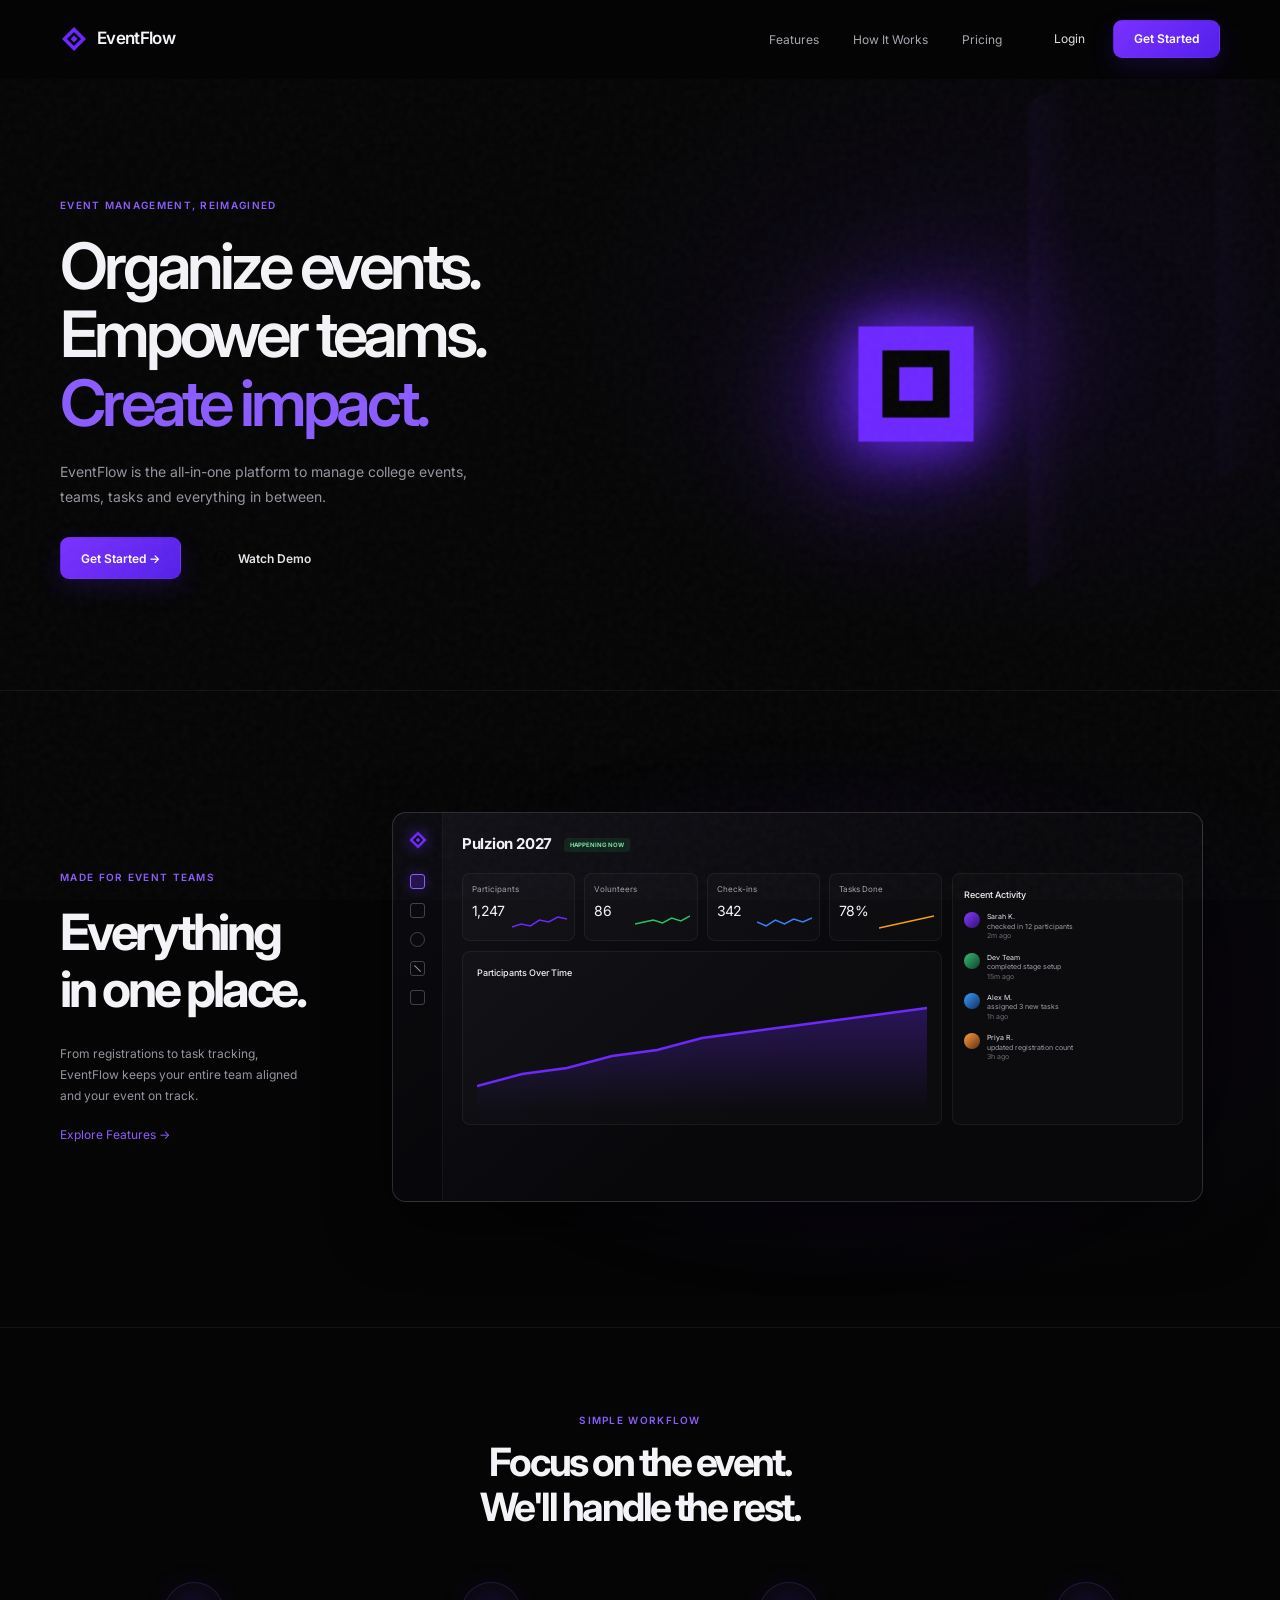
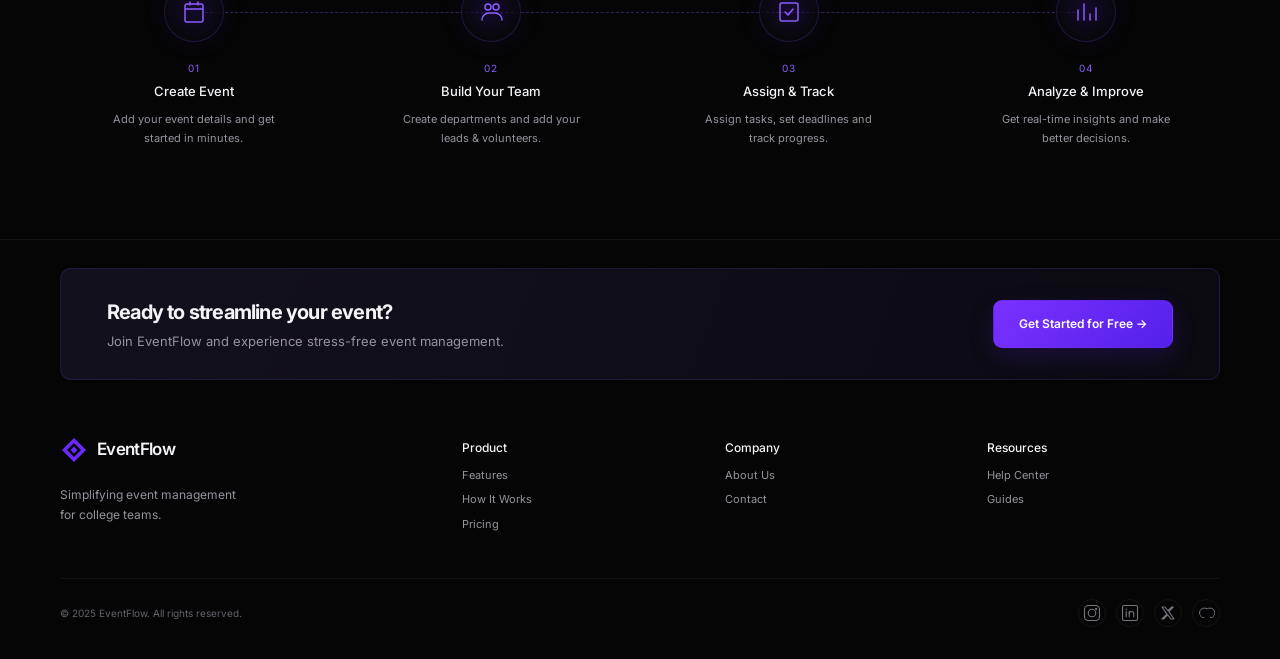
==== index.html @ bc63786e "intial frontend" ====
<!DOCTYPE html>
<html lang="en">
<head>
  <meta charset="UTF-8">
  <meta name="viewport" content="width=device-width, initial-scale=1.0">
  <meta name="description" content="EventFlow — the all-in-one platform to manage college events, teams, tasks and everything in between.">
  <title>EventFlow — Event Management, Reimagined</title>
  <link rel="preconnect" href="https://fonts.googleapis.com">
  <link rel="preconnect" href="https://fonts.gstatic.com" crossorigin>
  <link href="https://fonts.googleapis.com/css2?family=Inter:wght@400;500;600;700&display=swap" rel="stylesheet">
  <link rel="stylesheet" href="css/style.css">
</head>
<body>

  <!-- Header -->
  <header class="header" id="header">
    <div class="container header__inner">
      <a href="#" class="logo" aria-label="EventFlow home">
        <img src="assets/logo/logo.svg" alt="" class="logo__icon" width="28" height="28">
        <span class="logo__text">EventFlow</span>
      </a>

      <nav class="nav" id="nav" aria-label="Main navigation">
        <ul class="nav__list">
          <li><a href="#features" class="nav__link">Features</a></li>
          <li><a href="#how-it-works" class="nav__link">How It Works</a></li>
          <li><a href="#pricing" class="nav__link">Pricing</a></li>
        </ul>
        <div class="nav__actions">
          <a href="login.html" class="nav__link nav__link--login" id="login-link">Login</a>
          <a href="#get-started" class="btn btn--primary btn--sm">Get Started</a>
        </div>
      </nav>

      <button class="menu-toggle" id="menu-toggle" aria-label="Toggle navigation menu" aria-expanded="false">
        <img src="assets/icons/menu.svg" alt="" class="menu-toggle__icon menu-toggle__icon--open" width="24" height="24">
        <img src="assets/icons/close.svg" alt="" class="menu-toggle__icon menu-toggle__icon--close" width="24" height="24">
      </button>
    </div>
  </header>

  <main>

    <!-- Hero -->
    <section class="hero section" id="hero">
      <div class="container hero__grid">
        <div class="hero__content reveal">
          <p class="eyebrow">EVENT MANAGEMENT, REIMAGINED</p>
          <h1 class="hero__title">
            Organize events.<br>
            Empower teams.<br>
            <span class="text-purple">Create impact.</span>
          </h1>
          <p class="hero__desc">
            EventFlow is the all-in-one platform to manage college events, teams, tasks and everything in between.
          </p>
          <div class="hero__actions">
            <a href="#get-started" class="btn btn--primary">Get Started →</a>
            <a href="#demo" class="btn btn--ghost">
              <img src="assets/icons/play.svg" alt="" width="16" height="16" class="btn__icon">
              Watch Demo
            </a>
          </div>
        </div>

        <div class="hero__visual reveal reveal--delay">
          <div class="hero-mark" aria-hidden="true">
            <div class="hero-mark__halo"></div>
            <img src="assets/logo/logo.svg" alt="" class="hero-mark__logo" width="180" height="180">
          </div>
          <div class="dashboard-wrap dashboard-wrap--hero">
            <div class="dashboard-glow"></div>
            <div class="dashboard dashboard--hero" id="dashboard-hero">
              <div class="dashboard__sidebar">
                <div class="dashboard__sidebar-logo">
                  <img src="assets/logo/logo.svg" alt="" width="20" height="20">
                </div>
                <nav class="dashboard__sidebar-nav">
                  <span class="dashboard__nav-item dashboard__nav-item--active" aria-label="Dashboard"></span>
                  <span class="dashboard__nav-item" aria-label="Events"></span>
                  <span class="dashboard__nav-item" aria-label="Teams"></span>
                  <span class="dashboard__nav-item" aria-label="Tasks"></span>
                  <span class="dashboard__nav-item" aria-label="Analytics"></span>
                </nav>
              </div>
              <div class="dashboard__main">
                <div class="dashboard__header">
                  <div>
                    <h3 class="dashboard__event-name">Pulzion 2027</h3>
                    <span class="dashboard__badge dashboard__badge--live">HAPPENING NOW</span>
                  </div>
                </div>
                <div class="dashboard__stats">
                  <div class="stat-card">
                    <span class="stat-card__label">Participants</span>
                    <span class="stat-card__value">1,247</span>
                    <svg class="stat-card__sparkline" viewBox="0 0 60 20" preserveAspectRatio="none"><polyline points="0,15 10,12 20,14 30,8 40,10 50,5 60,7" fill="none" stroke="#6D28FF" stroke-width="1.5"/></svg>
                  </div>
                  <div class="stat-card">
                    <span class="stat-card__label">Volunteers</span>
                    <span class="stat-card__value">86</span>
                    <svg class="stat-card__sparkline" viewBox="0 0 60 20" preserveAspectRatio="none"><polyline points="0,12 10,10 20,8 30,11 40,6 50,9 60,4" fill="none" stroke="#22C55E" stroke-width="1.5"/></svg>
                  </div>
                  <div class="stat-card">
                    <span class="stat-card__label">Check-ins</span>
                    <span class="stat-card__value">342</span>
                    <svg class="stat-card__sparkline" viewBox="0 0 60 20" preserveAspectRatio="none"><polyline points="0,10 10,14 20,8 30,12 40,7 50,10 60,6" fill="none" stroke="#3B82F6" stroke-width="1.5"/></svg>
                  </div>
                  <div class="stat-card">
                    <span class="stat-card__label">Tasks Done</span>
                    <span class="stat-card__value">78%</span>
                    <svg class="stat-card__sparkline" viewBox="0 0 60 20" preserveAspectRatio="none"><polyline points="0,16 10,14 20,12 30,10 40,8 50,6 60,4" fill="none" stroke="#F59E0B" stroke-width="1.5"/></svg>
                  </div>
                </div>
                <div class="dashboard__chart-area">
                  <p class="dashboard__chart-title">Participants Over Time</p>
                  <svg class="dashboard__chart" viewBox="0 0 400 100" preserveAspectRatio="none">
                    <defs>
                      <linearGradient id="chartGrad" x1="0" y1="0" x2="0" y2="1">
                        <stop offset="0%" stop-color="#6D28FF" stop-opacity="0.3"/>
                        <stop offset="100%" stop-color="#6D28FF" stop-opacity="0"/>
                      </linearGradient>
                    </defs>
                    <path d="M0,80 L40,70 L80,65 L120,55 L160,50 L200,40 L240,35 L280,30 L320,25 L360,20 L400,15 L400,100 L0,100 Z" fill="url(#chartGrad)"/>
                    <polyline points="0,80 40,70 80,65 120,55 160,50 200,40 240,35 280,30 320,25 360,20 400,15" fill="none" stroke="#6D28FF" stroke-width="2"/>
                  </svg>
                </div>
              </div>
            </div>
          </div>
        </div>
      </div>
    </section>

    <!-- Features / Product Showcase -->
    <section class="features section" id="features">
      <div class="container features__grid">
        <div class="features__content reveal">
          <p class="eyebrow">MADE FOR EVENT TEAMS</p>
          <h2 class="section-title">
            Everything<br>
            in one place.
          </h2>
          <p class="features__desc">
            From registrations to task tracking, EventFlow keeps your entire team aligned and your event on track.
          </p>
          <a href="#features" class="link-arrow">Explore Features →</a>
        </div>

        <div class="features__visual reveal reveal--delay">
          <div class="dashboard-wrap">
            <div class="dashboard-glow"></div>
            <div class="dashboard dashboard--full" id="dashboard-features">
              <div class="dashboard__sidebar">
                <div class="dashboard__sidebar-logo">
                  <img src="assets/logo/logo.svg" alt="" width="20" height="20">
                </div>
                <nav class="dashboard__sidebar-nav">
                  <span class="dashboard__nav-item dashboard__nav-item--active" aria-label="Dashboard"></span>
                  <span class="dashboard__nav-item" aria-label="Events"></span>
                  <span class="dashboard__nav-item" aria-label="Teams"></span>
                  <span class="dashboard__nav-item" aria-label="Tasks"></span>
                  <span class="dashboard__nav-item" aria-label="Analytics"></span>
                </nav>
              </div>
              <div class="dashboard__main">
                <div class="dashboard__header">
                  <div>
                    <h3 class="dashboard__event-name">Pulzion 2027</h3>
                    <span class="dashboard__badge dashboard__badge--live">HAPPENING NOW</span>
                  </div>
                </div>
                <div class="dashboard__body">
                  <div class="dashboard__left">
                    <div class="dashboard__stats dashboard__stats--compact">
                      <div class="stat-card stat-card--sm">
                        <span class="stat-card__label">Participants</span>
                        <span class="stat-card__value">1,247</span>
                        <svg class="stat-card__sparkline" viewBox="0 0 60 20" preserveAspectRatio="none"><polyline points="0,15 10,12 20,14 30,8 40,10 50,5 60,7" fill="none" stroke="#6D28FF" stroke-width="1.5"/></svg>
                      </div>
                      <div class="stat-card stat-card--sm">
                        <span class="stat-card__label">Volunteers</span>
                        <span class="stat-card__value">86</span>
                        <svg class="stat-card__sparkline" viewBox="0 0 60 20" preserveAspectRatio="none"><polyline points="0,12 10,10 20,8 30,11 40,6 50,9 60,4" fill="none" stroke="#22C55E" stroke-width="1.5"/></svg>
                      </div>
                      <div class="stat-card stat-card--sm">
                        <span class="stat-card__label">Check-ins</span>
                        <span class="stat-card__value">342</span>
                        <svg class="stat-card__sparkline" viewBox="0 0 60 20" preserveAspectRatio="none"><polyline points="0,10 10,14 20,8 30,12 40,7 50,10 60,6" fill="none" stroke="#3B82F6" stroke-width="1.5"/></svg>
                      </div>
                      <div class="stat-card stat-card--sm">
                        <span class="stat-card__label">Tasks Done</span>
                        <span class="stat-card__value">78%</span>
                        <svg class="stat-card__sparkline" viewBox="0 0 60 20" preserveAspectRatio="none"><polyline points="0,16 10,14 20,12 30,10 40,8 50,6 60,4" fill="none" stroke="#F59E0B" stroke-width="1.5"/></svg>
                      </div>
                    </div>
                    <div class="dashboard__chart-area">
                      <p class="dashboard__chart-title">Participants Over Time</p>
                      <svg class="dashboard__chart" viewBox="0 0 400 100" preserveAspectRatio="none">
                        <defs>
                          <linearGradient id="chartGrad2" x1="0" y1="0" x2="0" y2="1">
                            <stop offset="0%" stop-color="#6D28FF" stop-opacity="0.3"/>
                            <stop offset="100%" stop-color="#6D28FF" stop-opacity="0"/>
                          </linearGradient>
                        </defs>
                        <path d="M0,80 L40,70 L80,65 L120,55 L160,50 L200,40 L240,35 L280,30 L320,25 L360,20 L400,15 L400,100 L0,100 Z" fill="url(#chartGrad2)"/>
                        <polyline points="0,80 40,70 80,65 120,55 160,50 200,40 240,35 280,30 320,25 360,20 400,15" fill="none" stroke="#6D28FF" stroke-width="2"/>
                      </svg>
                    </div>
                  </div>
                  <div class="dashboard__activity">
                    <p class="dashboard__activity-title">Recent Activity</p>
                    <ul class="activity-feed">
                      <li class="activity-feed__item">
                        <span class="activity-feed__avatar"></span>
                        <div class="activity-feed__text">
                          <span class="activity-feed__name">Sarah K.</span> checked in 12 participants
                          <span class="activity-feed__time">2m ago</span>
                        </div>
                      </li>
                      <li class="activity-feed__item">
                        <span class="activity-feed__avatar activity-feed__avatar--green"></span>
                        <div class="activity-feed__text">
                          <span class="activity-feed__name">Dev Team</span> completed stage setup
                          <span class="activity-feed__time">15m ago</span>
                        </div>
                      </li>
                      <li class="activity-feed__item">
                        <span class="activity-feed__avatar activity-feed__avatar--blue"></span>
                        <div class="activity-feed__text">
                          <span class="activity-feed__name">Alex M.</span> assigned 3 new tasks
                          <span class="activity-feed__time">1h ago</span>
                        </div>
                      </li>
                      <li class="activity-feed__item">
                        <span class="activity-feed__avatar activity-feed__avatar--orange"></span>
                        <div class="activity-feed__text">
                          <span class="activity-feed__name">Priya R.</span> updated registration count
                          <span class="activity-feed__time">3h ago</span>
                        </div>
                      </li>
                    </ul>
                  </div>
                </div>
              </div>
            </div>
          </div>
        </div>
      </div>
    </section>

    <!-- How It Works -->
    <section class="workflow section" id="how-it-works">
      <div class="container">
        <div class="workflow__header reveal">
          <p class="eyebrow eyebrow--center">SIMPLE WORKFLOW</p>
          <h2 class="section-title section-title--center">
            Focus on the event.<br>
            We'll handle the rest.
          </h2>
        </div>

        <div class="workflow__steps reveal reveal--delay">
          <div class="workflow__connector" aria-hidden="true"></div>

          <div class="workflow__step">
            <div class="workflow__icon">
              <svg width="24" height="24" viewBox="0 0 24 24" fill="none" aria-hidden="true">
                <rect x="3" y="4" width="18" height="18" rx="2" stroke="currentColor" stroke-width="1.5"/>
                <path d="M3 9H21" stroke="currentColor" stroke-width="1.5"/>
                <path d="M8 2V5" stroke="currentColor" stroke-width="1.5" stroke-linecap="round"/>
                <path d="M16 2V5" stroke="currentColor" stroke-width="1.5" stroke-linecap="round"/>
              </svg>
            </div>
            <span class="workflow__number">01</span>
            <h3 class="workflow__title">Create Event</h3>
            <p class="workflow__desc">Add your event details and get started in minutes.</p>
          </div>

          <div class="workflow__step">
            <div class="workflow__icon">
              <svg width="24" height="24" viewBox="0 0 24 24" fill="none" aria-hidden="true">
                <circle cx="9" cy="7" r="3" stroke="currentColor" stroke-width="1.5"/>
                <circle cx="17" cy="7" r="3" stroke="currentColor" stroke-width="1.5"/>
                <path d="M3 20C3 16.134 6.13401 13 10 13H16C19.866 13 23 16.134 23 20" stroke="currentColor" stroke-width="1.5" stroke-linecap="round"/>
              </svg>
            </div>
            <span class="workflow__number">02</span>
            <h3 class="workflow__title">Build Your Team</h3>
            <p class="workflow__desc">Create departments and add your leads &amp; volunteers.</p>
          </div>

          <div class="workflow__step">
            <div class="workflow__icon">
              <svg width="24" height="24" viewBox="0 0 24 24" fill="none" aria-hidden="true">
                <rect x="3" y="3" width="18" height="18" rx="2" stroke="currentColor" stroke-width="1.5"/>
                <path d="M8 12L11 15L16 9" stroke="currentColor" stroke-width="1.5" stroke-linecap="round" stroke-linejoin="round"/>
              </svg>
            </div>
            <span class="workflow__number">03</span>
            <h3 class="workflow__title">Assign &amp; Track</h3>
            <p class="workflow__desc">Assign tasks, set deadlines and track progress.</p>
          </div>

          <div class="workflow__step">
            <div class="workflow__icon">
              <svg width="24" height="24" viewBox="0 0 24 24" fill="none" aria-hidden="true">
                <path d="M4 20V10" stroke="currentColor" stroke-width="1.5" stroke-linecap="round"/>
                <path d="M10 20V4" stroke="currentColor" stroke-width="1.5" stroke-linecap="round"/>
                <path d="M16 20V14" stroke="currentColor" stroke-width="1.5" stroke-linecap="round"/>
                <path d="M22 20V8" stroke="currentColor" stroke-width="1.5" stroke-linecap="round"/>
              </svg>
            </div>
            <span class="workflow__number">04</span>
            <h3 class="workflow__title">Analyze &amp; Improve</h3>
            <p class="workflow__desc">Get real-time insights and make better decisions.</p>
          </div>
        </div>
      </div>
    </section>

    <!-- Pricing anchor (minimal, for nav link) -->
    <div id="pricing" class="pricing-anchor"></div>

    <!-- CTA -->
    <section class="cta section" id="get-started">
      <div class="container reveal">
        <div class="cta__inner">
          <div class="cta__content">
            <h2 class="cta__title">Ready to streamline your event?</h2>
            <p class="cta__desc">Join EventFlow and experience stress-free event management.</p>
          </div>
          <a href="#get-started" class="btn btn--primary btn--lg" id="cta-button">Get Started for Free →</a>
        </div>
      </div>
    </section>

  </main>

  <!-- Footer -->
  <footer class="footer">
    <div class="container">
      <div class="footer__grid">
        <div class="footer__brand">
          <a href="#" class="logo">
            <img src="assets/logo/logo.svg" alt="" class="logo__icon" width="28" height="28">
            <span class="logo__text">EventFlow</span>
          </a>
          <p class="footer__tagline">Simplifying event management for college teams.</p>
        </div>

        <div class="footer__col">
          <h4 class="footer__heading">Product</h4>
          <ul class="footer__links">
            <li><a href="#features">Features</a></li>
            <li><a href="#how-it-works">How It Works</a></li>
            <li><a href="#pricing">Pricing</a></li>
          </ul>
        </div>

        <div class="footer__col">
          <h4 class="footer__heading">Company</h4>
          <ul class="footer__links">
            <li><a href="#about">About Us</a></li>
            <li><a href="#contact">Contact</a></li>
          </ul>
        </div>

        <div class="footer__col">
          <h4 class="footer__heading">Resources</h4>
          <ul class="footer__links">
            <li><a href="#help">Help Center</a></li>
            <li><a href="#guides">Guides</a></li>
          </ul>
        </div>
      </div>

      <div class="footer__bottom">
        <p class="footer__copyright">&copy; 2025 EventFlow. All rights reserved.</p>
        <div class="footer__social">
          <a href="#" class="footer__social-link" aria-label="Instagram">
            <svg width="18" height="18" viewBox="0 0 24 24" fill="none" aria-hidden="true">
              <rect x="2" y="2" width="20" height="20" rx="5" stroke="currentColor" stroke-width="1.5"/>
              <circle cx="12" cy="12" r="5" stroke="currentColor" stroke-width="1.5"/>
              <circle cx="17.5" cy="6.5" r="1.5" fill="currentColor"/>
            </svg>
          </a>
          <a href="#" class="footer__social-link" aria-label="LinkedIn">
            <svg width="18" height="18" viewBox="0 0 24 24" fill="none" aria-hidden="true">
              <rect x="2" y="2" width="20" height="20" rx="2" stroke="currentColor" stroke-width="1.5"/>
              <path d="M7 10V17" stroke="currentColor" stroke-width="1.5" stroke-linecap="round"/>
              <path d="M7 7V7.01" stroke="currentColor" stroke-width="2" stroke-linecap="round"/>
              <path d="M11 10V17" stroke="currentColor" stroke-width="1.5" stroke-linecap="round"/>
              <path d="M11 13C11 11.3431 12.3431 10 14 10C15.6569 10 17 11.3431 17 13V17" stroke="currentColor" stroke-width="1.5" stroke-linecap="round"/>
            </svg>
          </a>
          <a href="#" class="footer__social-link" aria-label="Twitter">
            <svg width="18" height="18" viewBox="0 0 24 24" fill="none" aria-hidden="true">
              <path d="M4 4L10.5 13.5L4 20H6L11.5 14.5L16 20H20L13 10L19 4H17L12 9L8 4H4Z" stroke="currentColor" stroke-width="1.5" stroke-linejoin="round"/>
            </svg>
          </a>
          <a href="#" class="footer__social-link" aria-label="GitHub">
            <svg width="18" height="18" viewBox="0 0 24 24" fill="none" aria-hidden="true">
              <path d="M9 19C4 20.5 4 16.5 4 16.5C4 16.5 2 15 2 12C2 7 5.5 4.5 9.5 4.5C11.5 4.5 13 5 14 5.5C15 5 16.5 4.5 18.5 4.5C22.5 4.5 26 7 26 12C26 15 24 16.5 24 16.5C24 16.5 24 20.5 19 19" stroke="currentColor" stroke-width="1.5" stroke-linecap="round" transform="scale(0.85) translate(2,2)"/>
            </svg>
          </a>
        </div>
      </div>
    </div>
  </footer>

  <script src="js/script.js"></script>
</body>
</html>
---- css/style.css ----
@import url('https://fonts.googleapis.com/css2?family=Inter:wght@400;500;600;700&display=swap');

:root {
  --bg: #050505;
  --surface: #09090d;
  --surface-2: #0d0d13;
  --line: rgba(255, 255, 255, 0.09);
  --line-soft: rgba(255, 255, 255, 0.055);
  --text: #f4f3f7;
  --muted: #96939e;
  --purple: #6d28ff;
  --purple-bright: #8b5cff;
  --max: 1220px;
}

* { box-sizing: border-box; }
html { scroll-behavior: smooth; overflow-x: hidden; }
body {
  margin: 0;
  background: var(--bg);
  color: var(--text);
  font-family: Inter, system-ui, -apple-system, BlinkMacSystemFont, "Segoe UI", sans-serif;
  font-size: 14px;
  line-height: 1.6;
  overflow-x: hidden;
}
body::before {
  content: "";
  position: fixed;
  inset: 0;
  pointer-events: none;
  opacity: .16;
  background-image: url("data:image/svg+xml,%3Csvg viewBox='0 0 160 160' xmlns='http://www.w3.org/2000/svg'%3E%3Cfilter id='n'%3E%3CfeTurbulence type='fractalNoise' baseFrequency='.85' numOctaves='3' stitchTiles='stitch'/%3E%3C/filter%3E%3Crect width='100%25' height='100%25' filter='url(%23n)' opacity='.22'/%3E%3C/svg%3E");
  z-index: 10;
}
a { color: inherit; text-decoration: none; }
button { font: inherit; }
.container { width: min(calc(100% - 120px), var(--max)); margin: 0 auto; }
.section { border-bottom: 1px solid rgba(255, 255, 255, .06); }

.header { position: fixed; inset: 0 0 auto; z-index: 20; background: rgba(5,5,5,.78); backdrop-filter: blur(18px); border-bottom: 1px solid transparent; transition: border-color .25s; }
.header.is-scrolled { border-color: var(--line-soft); }
.header__inner { min-height: 78px; display: flex; align-items: center; justify-content: space-between; }
.logo { display: inline-flex; align-items: center; gap: 9px; font-size: 17px; font-weight: 600; letter-spacing: -.04em; }
.logo__icon { width: 28px; height: 28px; }
.nav, .nav__list, .nav__actions { display: flex; align-items: center; }
.nav { gap: 52px; }
.nav__list { gap: 34px; list-style: none; margin: 0; padding: 0; }
.nav__actions { gap: 28px; }
.nav__link { color: #aaa7b0; font-size: 12px; transition: color .2s; }
.nav__link:hover { color: white; }
.nav__link--login { color: #e0dfe4; }
.menu-toggle { display: none; border: 0; padding: 6px; color: white; background: transparent; cursor: pointer; }
.menu-toggle__icon--close { display: none; }

.btn { display: inline-flex; align-items: center; justify-content: center; gap: 9px; min-height: 42px; padding: 0 20px; border: 1px solid transparent; border-radius: 9px; color: white; font-size: 12px; font-weight: 600; white-space: nowrap; transition: transform .2s, background .2s, box-shadow .2s; }
.btn:hover { transform: translateY(-2px); }
.btn--primary { background: linear-gradient(135deg, #7a31ff, #5420ea); box-shadow: 0 9px 25px rgba(86, 32, 238, .18); }
.btn--primary:hover { background: linear-gradient(135deg, #8a48ff, #6332f4); box-shadow: 0 12px 30px rgba(86, 32, 238, .32); }
.btn--sm { min-height: 38px; padding: 0 20px; }
.btn--lg { min-height: 48px; padding: 0 25px; }
.btn--ghost { padding-left: 7px; color: #e6e4eb; }
.btn__icon { color: white; }

.hero { min-height: 690px; padding-top: 78px; position: relative; background: radial-gradient(ellipse 55% 70% at 80% 48%, rgba(48, 16, 114, .16), transparent 67%); }
.hero::after { content: ""; position: absolute; width: 700px; height: 420px; right: -160px; top: 100px; opacity: .28; transform: rotate(-30deg); background: linear-gradient(120deg, transparent 42%, rgba(83,34,176,.27) 43%, transparent 48%, transparent 65%, rgba(61,23,128,.22) 66%, transparent 71%); pointer-events: none; }
.hero__grid { min-height: 612px; display: grid; grid-template-columns: .92fr 1.08fr; align-items: center; gap: 35px; }
.hero__content { position: relative; z-index: 1; padding-top: 8px; }
.eyebrow { margin: 0 0 19px; color: var(--purple-bright); font-size: 10px; font-weight: 600; letter-spacing: .13em; }
.hero__title { max-width: 550px; margin: 0; font-size: clamp(42px, 5vw, 68px); line-height: 1.07; letter-spacing: -.065em; font-weight: 600; }
.text-purple { color: var(--purple-bright); }
.hero__desc { max-width: 430px; margin: 23px 0 28px; color: var(--muted); font-size: 14px; line-height: 1.75; }
.hero__actions { display: flex; align-items: center; gap: 24px; }
.hero__visual { min-width: 0; position: relative; }
.hero-mark { min-height: 410px; display: grid; place-items: center; position: relative; }
.hero-mark__halo { position: absolute; width: 260px; height: 180px; border-radius: 50%; background: rgba(109,40,255,.32); filter: blur(56px); transform: rotate(-24deg); }
.hero-mark__logo { position: relative; width: 190px; height: 190px; filter: drop-shadow(0 0 26px rgba(109,40,255,.85)) drop-shadow(0 20px 30px rgba(56,18,156,.55)); transform: rotate(45deg); }
.dashboard-wrap--hero { display: none; }

.dashboard-wrap { position: relative; padding: 17px; }
.dashboard-glow { position: absolute; width: 62%; height: 55%; left: 22%; top: 24%; background: rgba(104,39,255,.3); filter: blur(78px); border-radius: 50%; }
.dashboard { position: relative; display: flex; min-height: 340px; overflow: hidden; border: 1px solid rgba(255,255,255,.14); border-radius: 14px; background: linear-gradient(140deg, #111117, #08080b 55%); box-shadow: 0 22px 60px rgba(0,0,0,.55); }
.dashboard__sidebar { width: 50px; flex: 0 0 50px; padding-top: 17px; border-right: 1px solid var(--line-soft); background: rgba(3,3,5,.42); }
.dashboard__sidebar-logo { display: flex; justify-content: center; margin-bottom: 24px; filter: drop-shadow(0 0 7px rgba(109,40,255,.65)); }
.dashboard__sidebar-nav { display: grid; gap: 14px; justify-items: center; }
.dashboard__nav-item { width: 15px; height: 15px; border: 1px solid #6a6770; border-radius: 3px; opacity: .6; position: relative; }
.dashboard__nav-item:nth-child(3) { border-radius: 50%; }
.dashboard__nav-item:nth-child(4)::after { content:""; position:absolute; left:2px; right:2px; top:6px; border-top: 1px solid currentColor; transform: rotate(45deg); }
.dashboard__nav-item--active { color: white; opacity: 1; border-color: var(--purple-bright); background: rgba(109,40,255,.25); box-shadow: 0 0 13px rgba(109,40,255,.35); }
.dashboard__main { min-width: 0; flex: 1; padding: 19px; }
.dashboard__header { display: flex; justify-content: space-between; margin-bottom: 17px; }
.dashboard__event-name { display: inline-block; margin: 0 8px 0 0; font-size: 15px; letter-spacing: -.03em; }
.dashboard__badge { display: inline-block; padding: 2px 6px; border-radius: 4px; font-size: 6px; font-weight: 700; vertical-align: middle; }
.dashboard__badge--live { color: #79df9f; background: rgba(39,185,91,.12); }
.dashboard__stats { display: grid; grid-template-columns: repeat(4, 1fr); gap: 9px; }
.stat-card, .dashboard__chart-area, .dashboard__activity { border: 1px solid var(--line-soft); border-radius: 8px; background: rgba(255,255,255,.018); }
.stat-card { min-height: 83px; position: relative; padding: 11px; }
.stat-card__label { display: block; color: #a6a2ac; font-size: 8px; }
.stat-card__value { display: block; margin-top: 4px; font-size: 18px; letter-spacing: -.05em; }
.stat-card__sparkline { width: 55px; height: 20px; position: absolute; right: 7px; bottom: 8px; }
.dashboard__chart-area { flex: 1; padding: 14px; }
.dashboard__chart-title, .dashboard__activity-title { margin: 0 0 10px; font-size: 9px; font-weight: 500; }
.dashboard__chart { width: 100%; height: 120px; display: block; }
.dashboard__body { display: flex; gap: 10px; margin-top: 11px; }
.dashboard__left { min-width: 0; flex: 1; }
.dashboard__stats--compact { margin-bottom: 10px; }
.stat-card--sm { min-height: 68px; padding: 9px; }
.stat-card--sm .stat-card__value { font-size: 14px; }
.dashboard__activity { width: 32%; padding: 14px 11px; }
.activity-feed { display: grid; gap: 12px; margin: 0; padding: 0; list-style: none; }
.activity-feed__item { display: flex; gap: 7px; color: #9e9ba5; font-size: 7px; line-height: 1.35; }
.activity-feed__avatar { flex: 0 0 16px; width: 16px; height: 16px; border-radius: 50%; background: linear-gradient(135deg, #853dff, #301070); }
.activity-feed__avatar--green { background: linear-gradient(135deg, #35bf75, #123d2a); }
.activity-feed__avatar--blue { background: linear-gradient(135deg, #379dff, #12305b); }
.activity-feed__avatar--orange { background: linear-gradient(135deg, #ff9e40, #5d2f12); }
.activity-feed__name { display: block; color: #e7e5ea; }
.activity-feed__time { display: block; color: #6e6b74; }

.features { padding: 104px 0 108px; background: radial-gradient(ellipse 45% 65% at 80% 50%, rgba(43,14,99,.12), transparent 70%); }
.features__grid { display: grid; grid-template-columns: 270px 1fr; align-items: center; gap: 45px; }
.section-title { margin: 0; font-size: clamp(34px, 4vw, 50px); line-height: 1.15; letter-spacing: -.065em; }
.features__desc { max-width: 240px; margin: 24px 0 17px; color: var(--muted); font-size: 12px; line-height: 1.75; }
.link-arrow { color: var(--purple-bright); font-size: 12px; }
.features__visual .dashboard { min-height: 390px; }
.features__visual .dashboard-wrap { transition: transform .35s ease; }
.features__visual .dashboard { transition: border-color .35s ease, box-shadow .35s ease; }
.features__visual .dashboard-wrap:hover { transform: translateY(-8px) scale(1.012); }
.features__visual .dashboard-wrap:hover .dashboard { border-color: rgba(139,92,255,.55); box-shadow: 0 28px 70px rgba(0,0,0,.62), 0 0 38px rgba(109,40,255,.18); }

.workflow { padding: 84px 0 92px; }
.workflow__header { text-align: center; }
.eyebrow--center { margin-bottom: 12px; }
.section-title--center { font-size: clamp(28px, 3.5vw, 39px); }
.workflow__steps { display: grid; grid-template-columns: repeat(4, 1fr); gap: 30px; position: relative; margin-top: 52px; }
.workflow__connector { position: absolute; height: 1px; left: 12.5%; right: 12.5%; top: 30px; border-top: 1px dashed rgba(130,82,255,.35); }
.workflow__step { position: relative; z-index: 1; text-align: center; }
.workflow__icon { display: grid; place-items: center; width: 60px; height: 60px; margin: 0 auto 18px; border: 1px solid rgba(132,83,255,.2); border-radius: 50%; color: var(--purple-bright); background: radial-gradient(circle at 50% 45%, rgba(107,41,255,.16), rgba(9,9,14,.88) 68%); box-shadow: 0 0 25px rgba(93,40,203,.11); }
.workflow__number { display: block; margin-bottom: 5px; color: var(--purple-bright); font-size: 10px; letter-spacing: .12em; }
.workflow__title { margin: 0; font-size: 13px; font-weight: 500; }
.workflow__desc { max-width: 190px; margin: 9px auto 0; color: var(--muted); font-size: 11px; line-height: 1.65; }

.pricing-anchor { height: 1px; }
.cta { padding: 27px 0 38px; border-bottom: 0; }
.cta__inner { display: flex; align-items: center; justify-content: space-between; gap: 25px; padding: 27px 46px; border: 1px solid rgba(125,78,244,.16); border-radius: 11px; background: linear-gradient(110deg, rgba(20,17,31,.96), rgba(12,11,18,.96)); }
.cta__title { margin: 0 0 3px; font-size: 20px; letter-spacing: -.04em; }
.cta__desc { margin: 0; color: var(--muted); font-size: 13px; }
.footer { padding: 18px 0 32px; }
.footer__grid { display: grid; grid-template-columns: 1.6fr 1fr 1fr 1fr; gap: 30px; padding: 0 0 44px; }
.footer__tagline { max-width: 180px; margin: 15px 0 0; color: var(--muted); font-size: 12px; line-height: 1.7; }
.footer__heading { margin: 2px 0 10px; font-size: 12px; font-weight: 500; }
.footer__links { display: grid; gap: 7px; margin: 0; padding: 0; list-style: none; color: var(--muted); font-size: 11px; }
.footer__links a:hover { color: white; }
.footer__bottom { display: flex; justify-content: space-between; align-items: center; padding-top: 20px; border-top: 1px solid var(--line-soft); }
.footer__copyright { margin: 0; color: #66636d; font-size: 10px; }
.footer__social { display: flex; gap: 10px; }
.footer__social-link { display: grid; place-items: center; width: 28px; height: 28px; color: #77747e; border: 1px solid var(--line-soft); border-radius: 50%; transition: .2s; }
.footer__social-link:hover { color: white; border-color: var(--purple); background: rgba(109,40,255,.13); }

.reveal { opacity: 0; transform: translateY(17px); transition: opacity .65s ease, transform .65s ease; }
.reveal.is-visible { opacity: 1; transform: translateY(0); }
.reveal--delay { transition-delay: .12s; }

@media (max-width: 900px) {
  .container { width: min(calc(100% - 48px), var(--max)); }
  .nav { gap: 25px; }
  .nav__list { gap: 18px; }
  .hero__grid { grid-template-columns: 1fr; padding: 65px 0 75px; }
  .hero { min-height: auto; }
  .hero__visual { max-width: 720px; width: 100%; margin: 0 auto; }
  .hero-mark { min-height: 300px; }
  .features__grid { grid-template-columns: 1fr; }
  .features__desc { max-width: 400px; }
}
@media (max-width: 650px) {
  .container { width: min(calc(100% - 36px), var(--max)); }
  .header__inner { min-height: 68px; }
  .menu-toggle { display: block; }
  .nav { display: none; position: absolute; left: 18px; right: 18px; top: 62px; align-items: stretch; flex-direction: column; gap: 22px; padding: 24px; border: 1px solid var(--line); border-radius: 12px; background: rgba(12,12,16,.97); box-shadow: 0 20px 50px rgba(0,0,0,.4); }
  .nav.is-open { display: flex; }
  .nav__list, .nav__actions { flex-direction: column; align-items: stretch; gap: 17px; }
  .nav__actions { padding-top: 17px; border-top: 1px solid var(--line-soft); }
  .nav__link { font-size: 13px; }
  .hero__grid { padding-top: 80px; }
  .hero__title { font-size: clamp(40px, 12vw, 57px); }
  .dashboard-wrap { padding: 0; overflow: auto; }
  .dashboard { min-width: 620px; }
  .hero__visual { overflow: hidden; }
  .workflow__steps { grid-template-columns: 1fr 1fr; gap: 34px 16px; }
  .workflow__connector { display: none; }
  .cta__inner { align-items: flex-start; flex-direction: column; padding: 25px; }
  .footer__grid { grid-template-columns: 1fr 1fr; gap: 30px 22px; }
  .footer__brand { grid-column: 1 / -1; }
  .footer__bottom { align-items: flex-start; flex-direction: column; gap: 18px; }
}
@media (prefers-reduced-motion: reduce) { *, *::before, *::after { scroll-behavior: auto !important; transition-duration: .01ms !important; } }
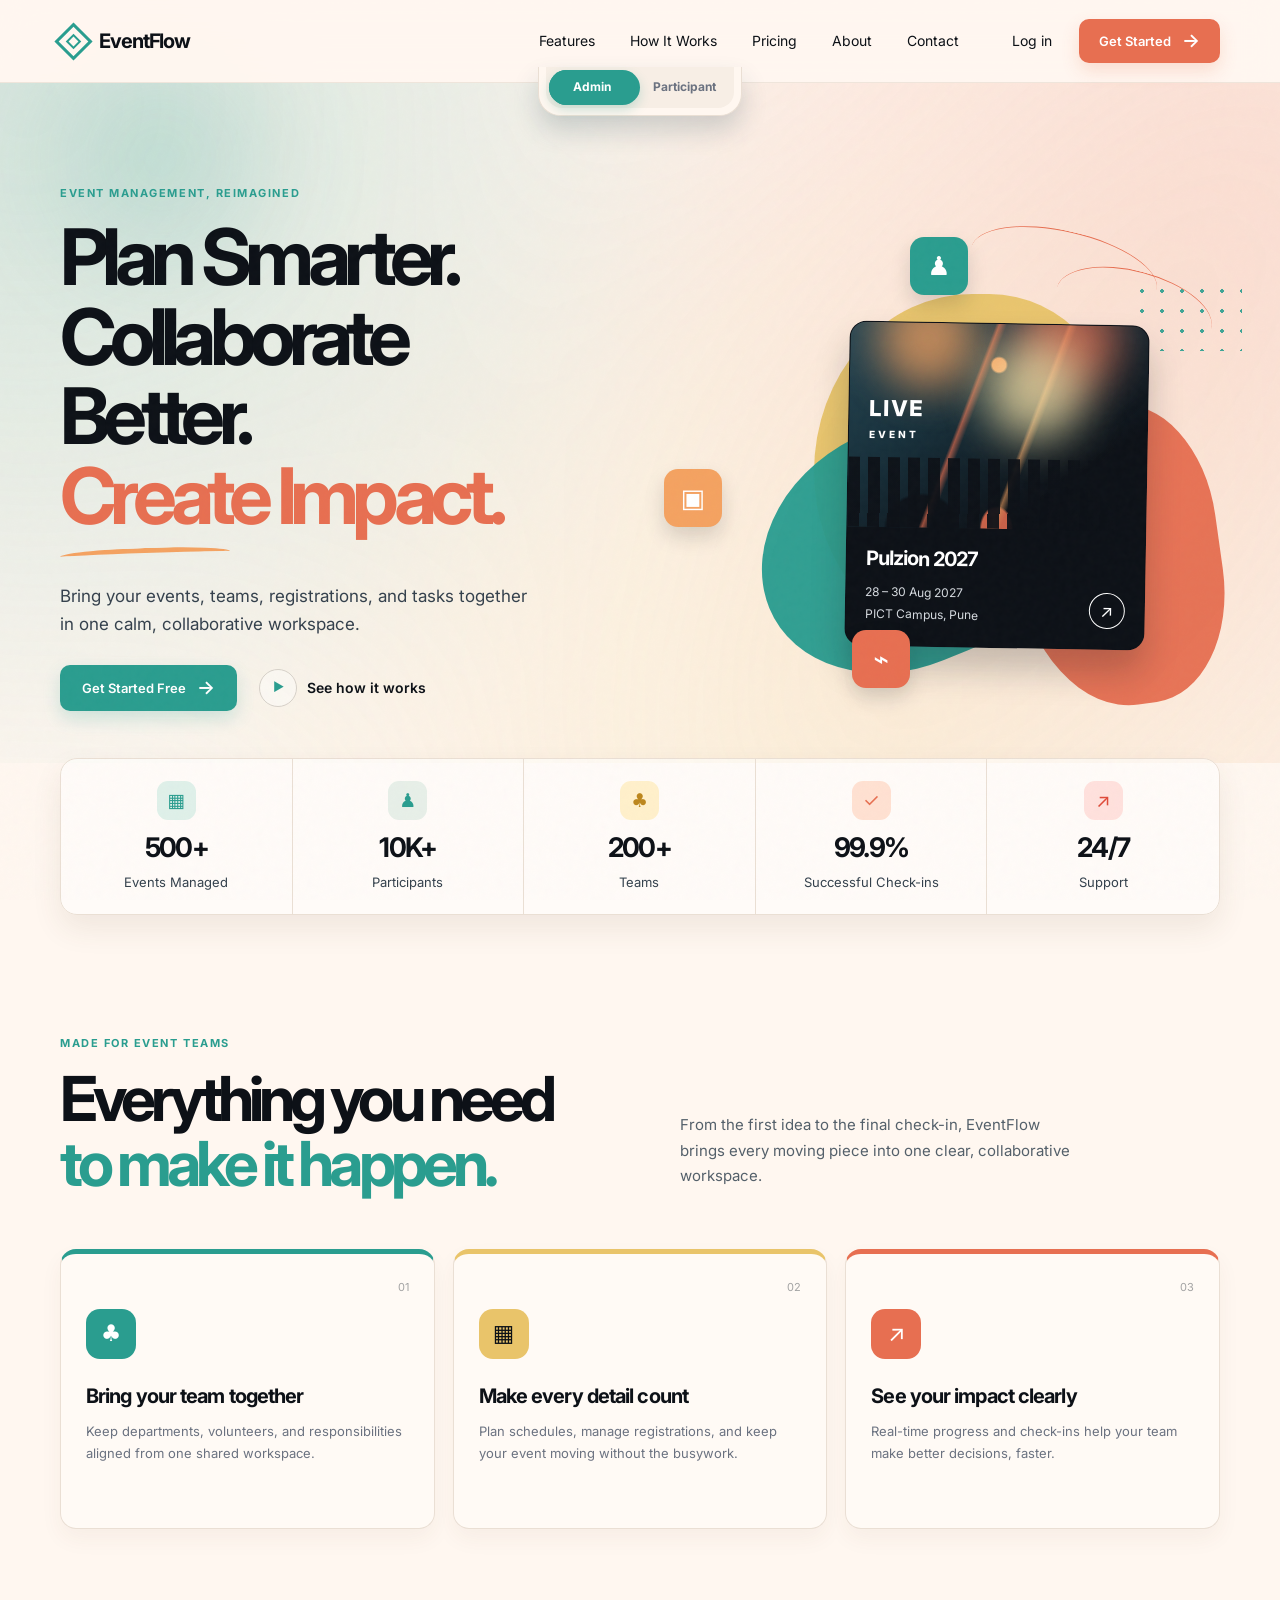
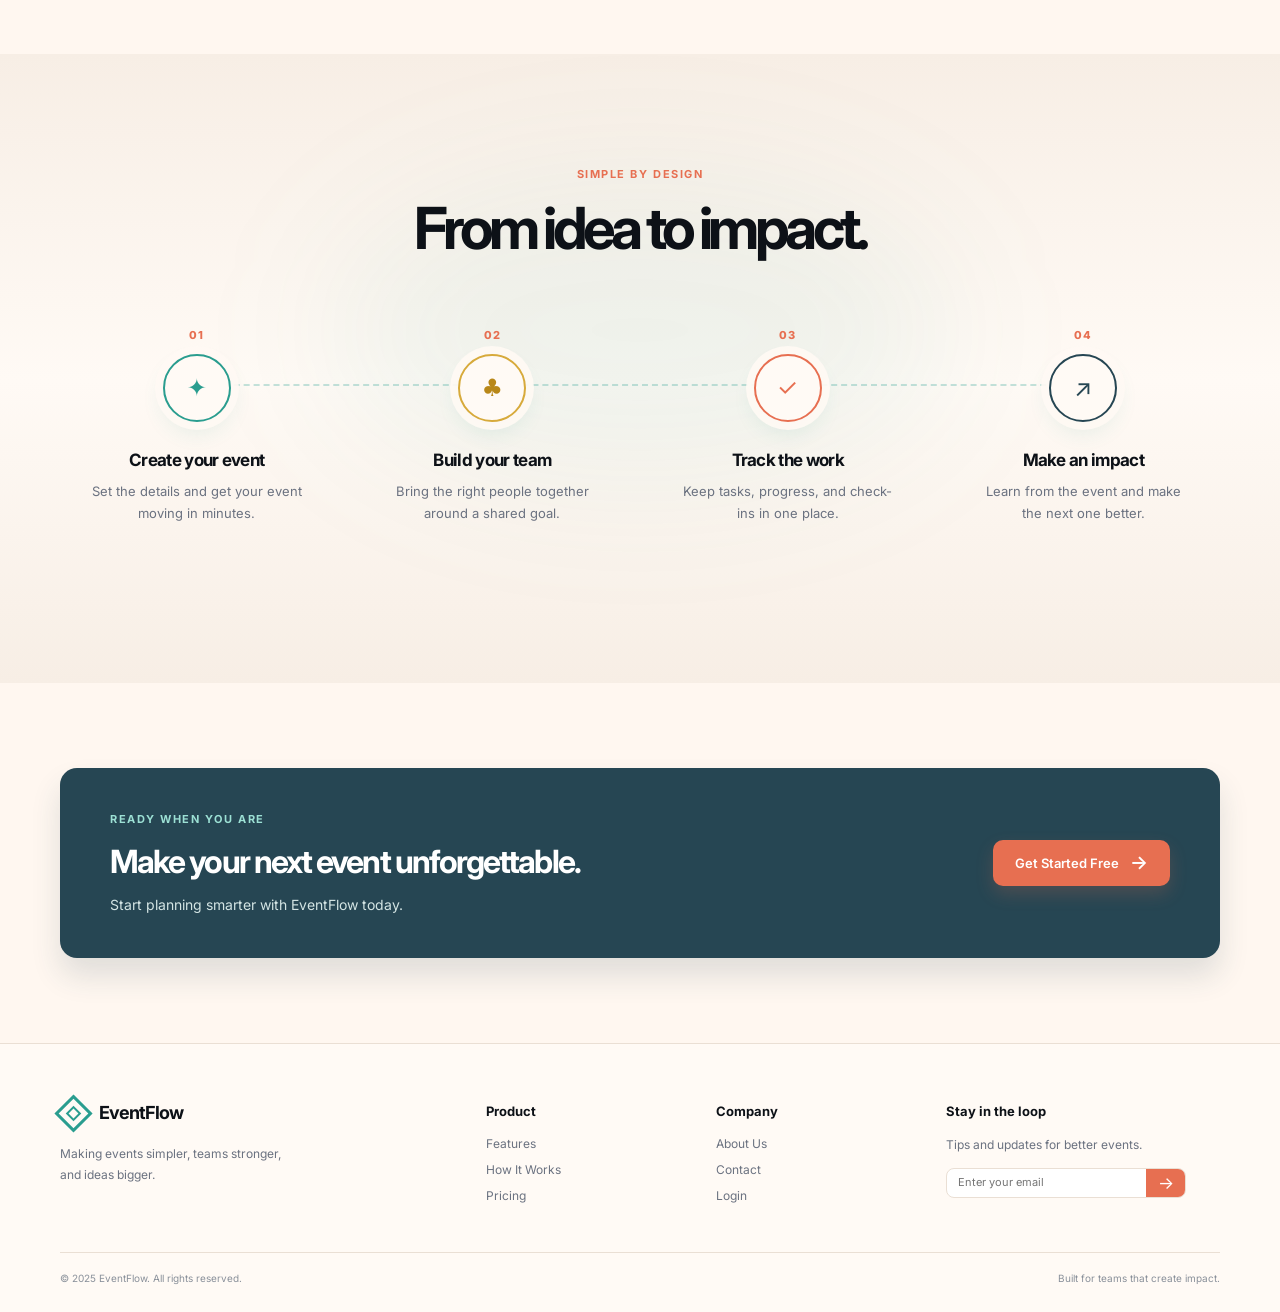
==== commit 53da96d0: "web deploy" ====
--- a/index.html
+++ b/index.html
@@ -3,412 +3,85 @@
 <head>
   <meta charset="UTF-8">
   <meta name="viewport" content="width=device-width, initial-scale=1.0">
-  <meta name="description" content="EventFlow — the all-in-one platform to manage college events, teams, tasks and everything in between.">
-  <title>EventFlow — Event Management, Reimagined</title>
+  <meta name="description" content="EventFlow helps colleges and organizations plan events, coordinate teams, and create impact.">
+  <title>EventFlow — Plan Smarter. Collaborate Better.</title>
   <link rel="preconnect" href="https://fonts.googleapis.com">
   <link rel="preconnect" href="https://fonts.gstatic.com" crossorigin>
-  <link href="https://fonts.googleapis.com/css2?family=Inter:wght@400;500;600;700&display=swap" rel="stylesheet">
-  <link rel="stylesheet" href="css/style.css">
+  <link href="https://fonts.googleapis.com/css2?family=Inter:wght@400;500;600;700;800&display=swap" rel="stylesheet">
+  <link rel="stylesheet" href="css/style.css?v=20260806_toggle_final">
 </head>
 <body>
-
-  <!-- Header -->
-  <header class="header" id="header">
-    <div class="container header__inner">
-      <a href="#" class="logo" aria-label="EventFlow home">
-        <img src="assets/logo/logo.svg" alt="" class="logo__icon" width="28" height="28">
-        <span class="logo__text">EventFlow</span>
-      </a>
-
-      <nav class="nav" id="nav" aria-label="Main navigation">
-        <ul class="nav__list">
-          <li><a href="#features" class="nav__link">Features</a></li>
-          <li><a href="#how-it-works" class="nav__link">How It Works</a></li>
-          <li><a href="#pricing" class="nav__link">Pricing</a></li>
+  <div class="cursor-glow"></div>
+ 
+  <header class="site-header" id="header">
+    <div class="page-shell site-header__inner">
+      <a href="#top" class="brand" aria-label="EventFlow home"><span class="brand-mark" aria-hidden="true"></span><span>EventFlow</span></a>
+      <nav class="site-nav" id="nav" aria-label="Main navigation">
+        <ul class="site-nav__links">
+          <li><a href="#features">Features</a></li>
+          <li><a href="#how-it-works">How It Works</a></li>
+          <li><a href="#pricing">Pricing</a></li>
+          <li><a href="#about">About</a></li>
+          <li><a href="#contact">Contact</a></li>
         </ul>
-        <div class="nav__actions">
-          <a href="login.html" class="nav__link nav__link--login" id="login-link">Login</a>
-          <a href="#get-started" class="btn btn--primary btn--sm">Get Started</a>
-        </div>
+        <div class="site-nav__actions"><a href="team-login.html" class="login-link" data-role-link="login">Log in</a><a href="register-admin.html" class="button button--coral button--small" data-role-link="signup">Get Started <span>→</span></a></div>
       </nav>
-
-      <button class="menu-toggle" id="menu-toggle" aria-label="Toggle navigation menu" aria-expanded="false">
-        <img src="assets/icons/menu.svg" alt="" class="menu-toggle__icon menu-toggle__icon--open" width="24" height="24">
-        <img src="assets/icons/close.svg" alt="" class="menu-toggle__icon menu-toggle__icon--close" width="24" height="24">
-      </button>
+      <button class="menu-toggle" id="menu-toggle" type="button" aria-label="Toggle navigation" aria-expanded="false"><span></span><span></span></button>
+    </div>
+    <div class="floating-toggle" aria-label="Choose your EventFlow experience">
+      <div class="role-switch" role="group" aria-label="Select a role">
+        <button class="toggle-btn active" type="button" data-role="admin" aria-pressed="true">Admin</button>
+        <button class="toggle-btn" type="button" data-role="participant" aria-pressed="false">Participant</button>
+      </div>
     </div>
   </header>
-
-  <main>
-
-    <!-- Hero -->
-    <section class="hero section" id="hero">
-      <div class="container hero__grid">
-        <div class="hero__content reveal">
-          <p class="eyebrow">EVENT MANAGEMENT, REIMAGINED</p>
-          <h1 class="hero__title">
-            Organize events.<br>
-            Empower teams.<br>
-            <span class="text-purple">Create impact.</span>
-          </h1>
-          <p class="hero__desc">
-            EventFlow is the all-in-one platform to manage college events, teams, tasks and everything in between.
-          </p>
-          <div class="hero__actions">
-            <a href="#get-started" class="btn btn--primary">Get Started →</a>
-            <a href="#demo" class="btn btn--ghost">
-              <img src="assets/icons/play.svg" alt="" width="16" height="16" class="btn__icon">
-              Watch Demo
-            </a>
-          </div>
+  <main id="top">
+    <section class="hero-section">
+      <div class="page-shell hero-grid">
+        <div class="hero-copy reveal">
+          <p class="eyebrow eyebrow--teal" data-copy="eyebrow">EVENT MANAGEMENT, REIMAGINED</p>
+          <h1 data-copy="title">Plan Smarter.<br>Collaborate Better.<br><span>Create Impact.</span></h1>
+          <div class="hero-underline" aria-hidden="true"></div>
+          <p class="hero-copy__text" data-copy="description">EventFlow helps colleges and organizations manage events, teams, tasks, and everything in between — seamlessly.</p>
+          <div class="hero-actions"><a href="register-admin.html" class="button button--teal" data-role-link="signup">Get Started Free <span>→</span></a><a href="#how-it-works" class="demo-link"><span class="play-button">▶</span> <span data-copy="secondaryAction">Watch Demo</span></a></div>
         </div>
-
-        <div class="hero__visual reveal reveal--delay">
-          <div class="hero-mark" aria-hidden="true">
-            <div class="hero-mark__halo"></div>
-            <img src="assets/logo/logo.svg" alt="" class="hero-mark__logo" width="180" height="180">
-          </div>
-          <div class="dashboard-wrap dashboard-wrap--hero">
-            <div class="dashboard-glow"></div>
-            <div class="dashboard dashboard--hero" id="dashboard-hero">
-              <div class="dashboard__sidebar">
-                <div class="dashboard__sidebar-logo">
-                  <img src="assets/logo/logo.svg" alt="" width="20" height="20">
-                </div>
-                <nav class="dashboard__sidebar-nav">
-                  <span class="dashboard__nav-item dashboard__nav-item--active" aria-label="Dashboard"></span>
-                  <span class="dashboard__nav-item" aria-label="Events"></span>
-                  <span class="dashboard__nav-item" aria-label="Teams"></span>
-                  <span class="dashboard__nav-item" aria-label="Tasks"></span>
-                  <span class="dashboard__nav-item" aria-label="Analytics"></span>
-                </nav>
-              </div>
-              <div class="dashboard__main">
-                <div class="dashboard__header">
-                  <div>
-                    <h3 class="dashboard__event-name">Pulzion 2027</h3>
-                    <span class="dashboard__badge dashboard__badge--live">HAPPENING NOW</span>
-                  </div>
-                </div>
-                <div class="dashboard__stats">
-                  <div class="stat-card">
-                    <span class="stat-card__label">Participants</span>
-                    <span class="stat-card__value">1,247</span>
-                    <svg class="stat-card__sparkline" viewBox="0 0 60 20" preserveAspectRatio="none"><polyline points="0,15 10,12 20,14 30,8 40,10 50,5 60,7" fill="none" stroke="#6D28FF" stroke-width="1.5"/></svg>
-                  </div>
-                  <div class="stat-card">
-                    <span class="stat-card__label">Volunteers</span>
-                    <span class="stat-card__value">86</span>
-                    <svg class="stat-card__sparkline" viewBox="0 0 60 20" preserveAspectRatio="none"><polyline points="0,12 10,10 20,8 30,11 40,6 50,9 60,4" fill="none" stroke="#22C55E" stroke-width="1.5"/></svg>
-                  </div>
-                  <div class="stat-card">
-                    <span class="stat-card__label">Check-ins</span>
-                    <span class="stat-card__value">342</span>
-                    <svg class="stat-card__sparkline" viewBox="0 0 60 20" preserveAspectRatio="none"><polyline points="0,10 10,14 20,8 30,12 40,7 50,10 60,6" fill="none" stroke="#3B82F6" stroke-width="1.5"/></svg>
-                  </div>
-                  <div class="stat-card">
-                    <span class="stat-card__label">Tasks Done</span>
-                    <span class="stat-card__value">78%</span>
-                    <svg class="stat-card__sparkline" viewBox="0 0 60 20" preserveAspectRatio="none"><polyline points="0,16 10,14 20,12 30,10 40,8 50,6 60,4" fill="none" stroke="#F59E0B" stroke-width="1.5"/></svg>
-                  </div>
-                </div>
-                <div class="dashboard__chart-area">
-                  <p class="dashboard__chart-title">Participants Over Time</p>
-                  <svg class="dashboard__chart" viewBox="0 0 400 100" preserveAspectRatio="none">
-                    <defs>
-                      <linearGradient id="chartGrad" x1="0" y1="0" x2="0" y2="1">
-                        <stop offset="0%" stop-color="#6D28FF" stop-opacity="0.3"/>
-                        <stop offset="100%" stop-color="#6D28FF" stop-opacity="0"/>
-                      </linearGradient>
-                    </defs>
-                    <path d="M0,80 L40,70 L80,65 L120,55 L160,50 L200,40 L240,35 L280,30 L320,25 L360,20 L400,15 L400,100 L0,100 Z" fill="url(#chartGrad)"/>
-                    <polyline points="0,80 40,70 80,65 120,55 160,50 200,40 240,35 280,30 320,25 360,20 400,15" fill="none" stroke="#6D28FF" stroke-width="2"/>
-                  </svg>
-                </div>
-              </div>
-            </div>
-          </div>
+        <div class="hero-art reveal reveal--delay" aria-label="EventFlow event preview">
+          <span class="art-blob art-blob--yellow"></span><span class="art-blob art-blob--teal"></span><span class="art-blob art-blob--coral"></span>
+          <span class="art-line art-line--one"></span><span class="art-line art-line--two"></span>
+          <span class="floating-icon floating-icon--people">♟</span><span class="floating-icon floating-icon--calendar">▣</span><span class="floating-icon floating-icon--chart">⌁</span>
+          <article class="event-preview-card"><div class="event-preview-card__image"><span class="stage-light stage-light--one"></span><span class="stage-light stage-light--two"></span><span class="stage-light stage-light--three"></span><span class="stage-crowd"></span><span class="stage-title" data-art="title">LIVE<br><small>EVENT</small></span></div><div class="event-preview-card__content"><h2 data-art="name">Pulzion 2027</h2><p data-art="date">28 – 30 Aug 2027</p><p data-art="location">PICT Campus, Pune</p><button type="button" aria-label="View event">↗</button></div></article>
+          <div class="dot-grid dot-grid--hero"></div>
         </div>
       </div>
     </section>
 
-    <!-- Features / Product Showcase -->
-    <section class="features section" id="features">
-      <div class="container features__grid">
-        <div class="features__content reveal">
-          <p class="eyebrow">MADE FOR EVENT TEAMS</p>
-          <h2 class="section-title">
-            Everything<br>
-            in one place.
-          </h2>
-          <p class="features__desc">
-            From registrations to task tracking, EventFlow keeps your entire team aligned and your event on track.
-          </p>
-          <a href="#features" class="link-arrow">Explore Features →</a>
-        </div>
-
-        <div class="features__visual reveal reveal--delay">
-          <div class="dashboard-wrap">
-            <div class="dashboard-glow"></div>
-            <div class="dashboard dashboard--full" id="dashboard-features">
-              <div class="dashboard__sidebar">
-                <div class="dashboard__sidebar-logo">
-                  <img src="assets/logo/logo.svg" alt="" width="20" height="20">
-                </div>
-                <nav class="dashboard__sidebar-nav">
-                  <span class="dashboard__nav-item dashboard__nav-item--active" aria-label="Dashboard"></span>
-                  <span class="dashboard__nav-item" aria-label="Events"></span>
-                  <span class="dashboard__nav-item" aria-label="Teams"></span>
-                  <span class="dashboard__nav-item" aria-label="Tasks"></span>
-                  <span class="dashboard__nav-item" aria-label="Analytics"></span>
-                </nav>
-              </div>
-              <div class="dashboard__main">
-                <div class="dashboard__header">
-                  <div>
-                    <h3 class="dashboard__event-name">Pulzion 2027</h3>
-                    <span class="dashboard__badge dashboard__badge--live">HAPPENING NOW</span>
-                  </div>
-                </div>
-                <div class="dashboard__body">
-                  <div class="dashboard__left">
-                    <div class="dashboard__stats dashboard__stats--compact">
-                      <div class="stat-card stat-card--sm">
-                        <span class="stat-card__label">Participants</span>
-                        <span class="stat-card__value">1,247</span>
-                        <svg class="stat-card__sparkline" viewBox="0 0 60 20" preserveAspectRatio="none"><polyline points="0,15 10,12 20,14 30,8 40,10 50,5 60,7" fill="none" stroke="#6D28FF" stroke-width="1.5"/></svg>
-                      </div>
-                      <div class="stat-card stat-card--sm">
-                        <span class="stat-card__label">Volunteers</span>
-                        <span class="stat-card__value">86</span>
-                        <svg class="stat-card__sparkline" viewBox="0 0 60 20" preserveAspectRatio="none"><polyline points="0,12 10,10 20,8 30,11 40,6 50,9 60,4" fill="none" stroke="#22C55E" stroke-width="1.5"/></svg>
-                      </div>
-                      <div class="stat-card stat-card--sm">
-                        <span class="stat-card__label">Check-ins</span>
-                        <span class="stat-card__value">342</span>
-                        <svg class="stat-card__sparkline" viewBox="0 0 60 20" preserveAspectRatio="none"><polyline points="0,10 10,14 20,8 30,12 40,7 50,10 60,6" fill="none" stroke="#3B82F6" stroke-width="1.5"/></svg>
-                      </div>
-                      <div class="stat-card stat-card--sm">
-                        <span class="stat-card__label">Tasks Done</span>
-                        <span class="stat-card__value">78%</span>
-                        <svg class="stat-card__sparkline" viewBox="0 0 60 20" preserveAspectRatio="none"><polyline points="0,16 10,14 20,12 30,10 40,8 50,6 60,4" fill="none" stroke="#F59E0B" stroke-width="1.5"/></svg>
-                      </div>
-                    </div>
-                    <div class="dashboard__chart-area">
-                      <p class="dashboard__chart-title">Participants Over Time</p>
-                      <svg class="dashboard__chart" viewBox="0 0 400 100" preserveAspectRatio="none">
-                        <defs>
-                          <linearGradient id="chartGrad2" x1="0" y1="0" x2="0" y2="1">
-                            <stop offset="0%" stop-color="#6D28FF" stop-opacity="0.3"/>
-                            <stop offset="100%" stop-color="#6D28FF" stop-opacity="0"/>
-                          </linearGradient>
-                        </defs>
-                        <path d="M0,80 L40,70 L80,65 L120,55 L160,50 L200,40 L240,35 L280,30 L320,25 L360,20 L400,15 L400,100 L0,100 Z" fill="url(#chartGrad2)"/>
-                        <polyline points="0,80 40,70 80,65 120,55 160,50 200,40 240,35 280,30 320,25 360,20 400,15" fill="none" stroke="#6D28FF" stroke-width="2"/>
-                      </svg>
-                    </div>
-                  </div>
-                  <div class="dashboard__activity">
-                    <p class="dashboard__activity-title">Recent Activity</p>
-                    <ul class="activity-feed">
-                      <li class="activity-feed__item">
-                        <span class="activity-feed__avatar"></span>
-                        <div class="activity-feed__text">
-                          <span class="activity-feed__name">Sarah K.</span> checked in 12 participants
-                          <span class="activity-feed__time">2m ago</span>
-                        </div>
-                      </li>
-                      <li class="activity-feed__item">
-                        <span class="activity-feed__avatar activity-feed__avatar--green"></span>
-                        <div class="activity-feed__text">
-                          <span class="activity-feed__name">Dev Team</span> completed stage setup
-                          <span class="activity-feed__time">15m ago</span>
-                        </div>
-                      </li>
-                      <li class="activity-feed__item">
-                        <span class="activity-feed__avatar activity-feed__avatar--blue"></span>
-                        <div class="activity-feed__text">
-                          <span class="activity-feed__name">Alex M.</span> assigned 3 new tasks
-                          <span class="activity-feed__time">1h ago</span>
-                        </div>
-                      </li>
-                      <li class="activity-feed__item">
-                        <span class="activity-feed__avatar activity-feed__avatar--orange"></span>
-                        <div class="activity-feed__text">
-                          <span class="activity-feed__name">Priya R.</span> updated registration count
-                          <span class="activity-feed__time">3h ago</span>
-                        </div>
-                      </li>
-                    </ul>
-                  </div>
-                </div>
-              </div>
-            </div>
-          </div>
-        </div>
+    <section class="stats-section reveal" aria-label="EventFlow statistics">
+      <div class="page-shell stats-grid">
+        <div class="stat-item"><span class="stat-icon stat-icon--teal">▦</span><strong data-stat="one">500+</strong><span data-stat-label="one">Events Managed</span></div>
+        <div class="stat-item"><span class="stat-icon stat-icon--mint">♟</span><strong data-stat="two">10K+</strong><span data-stat-label="two">Participants</span></div>
+        <div class="stat-item"><span class="stat-icon stat-icon--yellow">♣</span><strong data-stat="three">200+</strong><span data-stat-label="three">Teams</span></div>
+        <div class="stat-item"><span class="stat-icon stat-icon--coral">✓</span><strong data-stat="four">99.9%</strong><span data-stat-label="four">Successful Check-ins</span></div>
+        <div class="stat-item"><span class="stat-icon stat-icon--red">↗</span><strong data-stat="five">24/7</strong><span data-stat-label="five">Support</span></div>
+      </div>
+    </section>
+    <section class="feature-section" id="features">
+      <div class="page-shell feature-heading reveal"><p class="eyebrow eyebrow--teal" data-copy="featureEyebrow">MADE FOR EVENT TEAMS</p><h2 data-copy="featureTitle">Everything you need<br><span>to make it happen.</span></h2><p data-copy="featureDescription">From the first idea to the final check-in, EventFlow brings every moving piece into one clear, collaborative workspace.</p></div>
+      <div class="page-shell feature-grid">
+        <article class="feature-card feature-card--teal reveal"><span class="feature-card__number">01</span><span class="feature-card__icon">♣</span><h3 data-feature="one-title">Bring your team together</h3><p data-feature="one-description">Keep departments, volunteers, and responsibilities aligned from one shared workspace.</p></article>
+        <article class="feature-card feature-card--yellow reveal reveal--delay"><span class="feature-card__number">02</span><span class="feature-card__icon">▦</span><h3 data-feature="two-title">Make every detail count</h3><p data-feature="two-description">Plan schedules, manage registrations, and keep your event moving without the busywork.</p></article>
+        <article class="feature-card feature-card--coral reveal reveal--delay-2"><span class="feature-card__number">03</span><span class="feature-card__icon">↗</span><h3 data-feature="three-title">See your impact clearly</h3><p data-feature="three-description">Real-time progress and check-ins help your team make better decisions, faster.</p></article>
       </div>
     </section>
 
-    <!-- How It Works -->
-    <section class="workflow section" id="how-it-works">
-      <div class="container">
-        <div class="workflow__header reveal">
-          <p class="eyebrow eyebrow--center">SIMPLE WORKFLOW</p>
-          <h2 class="section-title section-title--center">
-            Focus on the event.<br>
-            We'll handle the rest.
-          </h2>
-        </div>
-
-        <div class="workflow__steps reveal reveal--delay">
-          <div class="workflow__connector" aria-hidden="true"></div>
-
-          <div class="workflow__step">
-            <div class="workflow__icon">
-              <svg width="24" height="24" viewBox="0 0 24 24" fill="none" aria-hidden="true">
-                <rect x="3" y="4" width="18" height="18" rx="2" stroke="currentColor" stroke-width="1.5"/>
-                <path d="M3 9H21" stroke="currentColor" stroke-width="1.5"/>
-                <path d="M8 2V5" stroke="currentColor" stroke-width="1.5" stroke-linecap="round"/>
-                <path d="M16 2V5" stroke="currentColor" stroke-width="1.5" stroke-linecap="round"/>
-              </svg>
-            </div>
-            <span class="workflow__number">01</span>
-            <h3 class="workflow__title">Create Event</h3>
-            <p class="workflow__desc">Add your event details and get started in minutes.</p>
-          </div>
-
-          <div class="workflow__step">
-            <div class="workflow__icon">
-              <svg width="24" height="24" viewBox="0 0 24 24" fill="none" aria-hidden="true">
-                <circle cx="9" cy="7" r="3" stroke="currentColor" stroke-width="1.5"/>
-                <circle cx="17" cy="7" r="3" stroke="currentColor" stroke-width="1.5"/>
-                <path d="M3 20C3 16.134 6.13401 13 10 13H16C19.866 13 23 16.134 23 20" stroke="currentColor" stroke-width="1.5" stroke-linecap="round"/>
-              </svg>
-            </div>
-            <span class="workflow__number">02</span>
-            <h3 class="workflow__title">Build Your Team</h3>
-            <p class="workflow__desc">Create departments and add your leads &amp; volunteers.</p>
-          </div>
-
-          <div class="workflow__step">
-            <div class="workflow__icon">
-              <svg width="24" height="24" viewBox="0 0 24 24" fill="none" aria-hidden="true">
-                <rect x="3" y="3" width="18" height="18" rx="2" stroke="currentColor" stroke-width="1.5"/>
-                <path d="M8 12L11 15L16 9" stroke="currentColor" stroke-width="1.5" stroke-linecap="round" stroke-linejoin="round"/>
-              </svg>
-            </div>
-            <span class="workflow__number">03</span>
-            <h3 class="workflow__title">Assign &amp; Track</h3>
-            <p class="workflow__desc">Assign tasks, set deadlines and track progress.</p>
-          </div>
-
-          <div class="workflow__step">
-            <div class="workflow__icon">
-              <svg width="24" height="24" viewBox="0 0 24 24" fill="none" aria-hidden="true">
-                <path d="M4 20V10" stroke="currentColor" stroke-width="1.5" stroke-linecap="round"/>
-                <path d="M10 20V4" stroke="currentColor" stroke-width="1.5" stroke-linecap="round"/>
-                <path d="M16 20V14" stroke="currentColor" stroke-width="1.5" stroke-linecap="round"/>
-                <path d="M22 20V8" stroke="currentColor" stroke-width="1.5" stroke-linecap="round"/>
-              </svg>
-            </div>
-            <span class="workflow__number">04</span>
-            <h3 class="workflow__title">Analyze &amp; Improve</h3>
-            <p class="workflow__desc">Get real-time insights and make better decisions.</p>
-          </div>
-        </div>
-      </div>
+    <section class="workflow-section" id="how-it-works">
+      <div class="page-shell workflow-heading reveal"><p class="eyebrow eyebrow--coral" data-copy="workflowEyebrow">SIMPLE BY DESIGN</p><h2 data-copy="workflowTitle">From idea to impact.</h2></div>
+      <div class="page-shell workflow-grid"><div class="workflow-line"></div><article class="workflow-step reveal"><span>01</span><div>✦</div><h3 data-workflow="one-title">Create your event</h3><p data-workflow="one-description">Set the details and get your event moving in minutes.</p></article><article class="workflow-step reveal reveal--delay"><span>02</span><div>♣</div><h3 data-workflow="two-title">Build your team</h3><p data-workflow="two-description">Bring the right people together around a shared goal.</p></article><article class="workflow-step reveal reveal--delay-2"><span>03</span><div>✓</div><h3 data-workflow="three-title">Track the work</h3><p data-workflow="three-description">Keep tasks, progress, and check-ins in one place.</p></article><article class="workflow-step reveal reveal--delay-3"><span>04</span><div>↗</div><h3 data-workflow="four-title">Make an impact</h3><p data-workflow="four-description">Learn from the event and make the next one better.</p></article></div>
     </section>
 
-    <!-- Pricing anchor (minimal, for nav link) -->
-    <div id="pricing" class="pricing-anchor"></div>
-
-    <!-- CTA -->
-    <section class="cta section" id="get-started">
-      <div class="container reveal">
-        <div class="cta__inner">
-          <div class="cta__content">
-            <h2 class="cta__title">Ready to streamline your event?</h2>
-            <p class="cta__desc">Join EventFlow and experience stress-free event management.</p>
-          </div>
-          <a href="#get-started" class="btn btn--primary btn--lg" id="cta-button">Get Started for Free →</a>
-        </div>
-      </div>
-    </section>
-
+    <section class="cta-section" id="pricing"><div class="page-shell cta-card reveal"><div><p class="eyebrow eyebrow--teal" data-copy="ctaEyebrow">READY WHEN YOU ARE</p><h2 data-copy="ctaTitle">Make your next event unforgettable.</h2><p data-copy="ctaDescription">Start planning smarter with EventFlow today.</p></div><a href="register-admin.html" class="button button--coral" data-role-link="signup">Get Started Free <span>→</span></a></div></section>
   </main>
 
-  <!-- Footer -->
-  <footer class="footer">
-    <div class="container">
-      <div class="footer__grid">
-        <div class="footer__brand">
-          <a href="#" class="logo">
-            <img src="assets/logo/logo.svg" alt="" class="logo__icon" width="28" height="28">
-            <span class="logo__text">EventFlow</span>
-          </a>
-          <p class="footer__tagline">Simplifying event management for college teams.</p>
-        </div>
-
-        <div class="footer__col">
-          <h4 class="footer__heading">Product</h4>
-          <ul class="footer__links">
-            <li><a href="#features">Features</a></li>
-            <li><a href="#how-it-works">How It Works</a></li>
-            <li><a href="#pricing">Pricing</a></li>
-          </ul>
-        </div>
-
-        <div class="footer__col">
-          <h4 class="footer__heading">Company</h4>
-          <ul class="footer__links">
-            <li><a href="#about">About Us</a></li>
-            <li><a href="#contact">Contact</a></li>
-          </ul>
-        </div>
-
-        <div class="footer__col">
-          <h4 class="footer__heading">Resources</h4>
-          <ul class="footer__links">
-            <li><a href="#help">Help Center</a></li>
-            <li><a href="#guides">Guides</a></li>
-          </ul>
-        </div>
-      </div>
-
-      <div class="footer__bottom">
-        <p class="footer__copyright">&copy; 2025 EventFlow. All rights reserved.</p>
-        <div class="footer__social">
-          <a href="#" class="footer__social-link" aria-label="Instagram">
-            <svg width="18" height="18" viewBox="0 0 24 24" fill="none" aria-hidden="true">
-              <rect x="2" y="2" width="20" height="20" rx="5" stroke="currentColor" stroke-width="1.5"/>
-              <circle cx="12" cy="12" r="5" stroke="currentColor" stroke-width="1.5"/>
-              <circle cx="17.5" cy="6.5" r="1.5" fill="currentColor"/>
-            </svg>
-          </a>
-          <a href="#" class="footer__social-link" aria-label="LinkedIn">
-            <svg width="18" height="18" viewBox="0 0 24 24" fill="none" aria-hidden="true">
-              <rect x="2" y="2" width="20" height="20" rx="2" stroke="currentColor" stroke-width="1.5"/>
-              <path d="M7 10V17" stroke="currentColor" stroke-width="1.5" stroke-linecap="round"/>
-              <path d="M7 7V7.01" stroke="currentColor" stroke-width="2" stroke-linecap="round"/>
-              <path d="M11 10V17" stroke="currentColor" stroke-width="1.5" stroke-linecap="round"/>
-              <path d="M11 13C11 11.3431 12.3431 10 14 10C15.6569 10 17 11.3431 17 13V17" stroke="currentColor" stroke-width="1.5" stroke-linecap="round"/>
-            </svg>
-          </a>
-          <a href="#" class="footer__social-link" aria-label="Twitter">
-            <svg width="18" height="18" viewBox="0 0 24 24" fill="none" aria-hidden="true">
-              <path d="M4 4L10.5 13.5L4 20H6L11.5 14.5L16 20H20L13 10L19 4H17L12 9L8 4H4Z" stroke="currentColor" stroke-width="1.5" stroke-linejoin="round"/>
-            </svg>
-          </a>
-          <a href="#" class="footer__social-link" aria-label="GitHub">
-            <svg width="18" height="18" viewBox="0 0 24 24" fill="none" aria-hidden="true">
-              <path d="M9 19C4 20.5 4 16.5 4 16.5C4 16.5 2 15 2 12C2 7 5.5 4.5 9.5 4.5C11.5 4.5 13 5 14 5.5C15 5 16.5 4.5 18.5 4.5C22.5 4.5 26 7 26 12C26 15 24 16.5 24 16.5C24 16.5 24 20.5 19 19" stroke="currentColor" stroke-width="1.5" stroke-linecap="round" transform="scale(0.85) translate(2,2)"/>
-            </svg>
-          </a>
-        </div>
-      </div>
-    </div>
-  </footer>
-
-  <script src="js/script.js"></script>
+  <footer class="site-footer" id="about"><div class="page-shell footer-grid"><div><a href="#top" class="brand"><span class="brand-mark" aria-hidden="true"></span><span>EventFlow</span></a><p>Making events simpler, teams stronger, and ideas bigger.</p></div><div><h3>Product</h3><a href="#features">Features</a><a href="#how-it-works">How It Works</a><a href="#pricing">Pricing</a></div><div><h3>Company</h3><a href="#about">About Us</a><a href="#contact">Contact</a><a href="team-login.html" data-role-link="login">Login</a></div><div id="contact"><h3>Stay in the loop</h3><p>Tips and updates for better events.</p><form class="subscribe-form"><input type="email" placeholder="Enter your email" aria-label="Email address"><button type="submit">→</button></form></div></div><div class="page-shell footer-bottom"><span>© 2025 EventFlow. All rights reserved.</span><span>Built for teams that create impact.</span></div></footer>
+  <script src="js/script.js?v=20260806_toggle_final"></script>
 </body>
 </html>
--- a/css/style.css
+++ b/css/style.css
@@ -1,195 +1,1930 @@
-@import url('https://fonts.googleapis.com/css2?family=Inter:wght@400;500;600;700&display=swap');
+@import url('https://fonts.googleapis.com/css2?family=Inter:wght@400;500;600;700;800&display=swap');
 
 :root {
-  --bg: #050505;
-  --surface: #09090d;
-  --surface-2: #0d0d13;
-  --line: rgba(255, 255, 255, 0.09);
-  --line-soft: rgba(255, 255, 255, 0.055);
-  --text: #f4f3f7;
-  --muted: #96939e;
-  --purple: #6d28ff;
-  --purple-bright: #8b5cff;
-  --max: 1220px;
-}
-
-* { box-sizing: border-box; }
-html { scroll-behavior: smooth; overflow-x: hidden; }
+    --cream: #fff7f0;
+    --cream-deep: #f7eee5;
+    --ink: #0d1117;
+    --muted: #6b7280;
+    --teal: #2a9d8f;
+    --deep-teal: #264653;
+    --yellow: #e9c46a;
+    --orange: #f4a261;
+    --coral: #e76f51;
+    --red: #df4b39;
+    --line: #eadfd4;
+    --shell: 1160px;
+}
+
+* {
+    box-sizing: border-box;
+}
+
+html {
+    scroll-behavior: smooth;
+    overflow-x: hidden;
+}
+
 body {
-  margin: 0;
-  background: var(--bg);
-  color: var(--text);
-  font-family: Inter, system-ui, -apple-system, BlinkMacSystemFont, "Segoe UI", sans-serif;
-  font-size: 14px;
-  line-height: 1.6;
-  overflow-x: hidden;
-}
+    min-width: 320px;
+    margin: 0;
+    color: var(--ink);
+    background: var(--cream);
+    font-family: Inter, system-ui, sans-serif;
+    font-size: 14px;
+    line-height: 1.55;
+    overflow-x: hidden;
+}
+
 body::before {
-  content: "";
-  position: fixed;
-  inset: 0;
-  pointer-events: none;
-  opacity: .16;
-  background-image: url("data:image/svg+xml,%3Csvg viewBox='0 0 160 160' xmlns='http://www.w3.org/2000/svg'%3E%3Cfilter id='n'%3E%3CfeTurbulence type='fractalNoise' baseFrequency='.85' numOctaves='3' stitchTiles='stitch'/%3E%3C/filter%3E%3Crect width='100%25' height='100%25' filter='url(%23n)' opacity='.22'/%3E%3C/svg%3E");
-  z-index: 10;
-}
-a { color: inherit; text-decoration: none; }
-button { font: inherit; }
-.container { width: min(calc(100% - 120px), var(--max)); margin: 0 auto; }
-.section { border-bottom: 1px solid rgba(255, 255, 255, .06); }
-
-.header { position: fixed; inset: 0 0 auto; z-index: 20; background: rgba(5,5,5,.78); backdrop-filter: blur(18px); border-bottom: 1px solid transparent; transition: border-color .25s; }
-.header.is-scrolled { border-color: var(--line-soft); }
-.header__inner { min-height: 78px; display: flex; align-items: center; justify-content: space-between; }
-.logo { display: inline-flex; align-items: center; gap: 9px; font-size: 17px; font-weight: 600; letter-spacing: -.04em; }
-.logo__icon { width: 28px; height: 28px; }
-.nav, .nav__list, .nav__actions { display: flex; align-items: center; }
-.nav { gap: 52px; }
-.nav__list { gap: 34px; list-style: none; margin: 0; padding: 0; }
-.nav__actions { gap: 28px; }
-.nav__link { color: #aaa7b0; font-size: 12px; transition: color .2s; }
-.nav__link:hover { color: white; }
-.nav__link--login { color: #e0dfe4; }
-.menu-toggle { display: none; border: 0; padding: 6px; color: white; background: transparent; cursor: pointer; }
-.menu-toggle__icon--close { display: none; }
-
-.btn { display: inline-flex; align-items: center; justify-content: center; gap: 9px; min-height: 42px; padding: 0 20px; border: 1px solid transparent; border-radius: 9px; color: white; font-size: 12px; font-weight: 600; white-space: nowrap; transition: transform .2s, background .2s, box-shadow .2s; }
-.btn:hover { transform: translateY(-2px); }
-.btn--primary { background: linear-gradient(135deg, #7a31ff, #5420ea); box-shadow: 0 9px 25px rgba(86, 32, 238, .18); }
-.btn--primary:hover { background: linear-gradient(135deg, #8a48ff, #6332f4); box-shadow: 0 12px 30px rgba(86, 32, 238, .32); }
-.btn--sm { min-height: 38px; padding: 0 20px; }
-.btn--lg { min-height: 48px; padding: 0 25px; }
-.btn--ghost { padding-left: 7px; color: #e6e4eb; }
-.btn__icon { color: white; }
-
-.hero { min-height: 690px; padding-top: 78px; position: relative; background: radial-gradient(ellipse 55% 70% at 80% 48%, rgba(48, 16, 114, .16), transparent 67%); }
-.hero::after { content: ""; position: absolute; width: 700px; height: 420px; right: -160px; top: 100px; opacity: .28; transform: rotate(-30deg); background: linear-gradient(120deg, transparent 42%, rgba(83,34,176,.27) 43%, transparent 48%, transparent 65%, rgba(61,23,128,.22) 66%, transparent 71%); pointer-events: none; }
-.hero__grid { min-height: 612px; display: grid; grid-template-columns: .92fr 1.08fr; align-items: center; gap: 35px; }
-.hero__content { position: relative; z-index: 1; padding-top: 8px; }
-.eyebrow { margin: 0 0 19px; color: var(--purple-bright); font-size: 10px; font-weight: 600; letter-spacing: .13em; }
-.hero__title { max-width: 550px; margin: 0; font-size: clamp(42px, 5vw, 68px); line-height: 1.07; letter-spacing: -.065em; font-weight: 600; }
-.text-purple { color: var(--purple-bright); }
-.hero__desc { max-width: 430px; margin: 23px 0 28px; color: var(--muted); font-size: 14px; line-height: 1.75; }
-.hero__actions { display: flex; align-items: center; gap: 24px; }
-.hero__visual { min-width: 0; position: relative; }
-.hero-mark { min-height: 410px; display: grid; place-items: center; position: relative; }
-.hero-mark__halo { position: absolute; width: 260px; height: 180px; border-radius: 50%; background: rgba(109,40,255,.32); filter: blur(56px); transform: rotate(-24deg); }
-.hero-mark__logo { position: relative; width: 190px; height: 190px; filter: drop-shadow(0 0 26px rgba(109,40,255,.85)) drop-shadow(0 20px 30px rgba(56,18,156,.55)); transform: rotate(45deg); }
-.dashboard-wrap--hero { display: none; }
-
-.dashboard-wrap { position: relative; padding: 17px; }
-.dashboard-glow { position: absolute; width: 62%; height: 55%; left: 22%; top: 24%; background: rgba(104,39,255,.3); filter: blur(78px); border-radius: 50%; }
-.dashboard { position: relative; display: flex; min-height: 340px; overflow: hidden; border: 1px solid rgba(255,255,255,.14); border-radius: 14px; background: linear-gradient(140deg, #111117, #08080b 55%); box-shadow: 0 22px 60px rgba(0,0,0,.55); }
-.dashboard__sidebar { width: 50px; flex: 0 0 50px; padding-top: 17px; border-right: 1px solid var(--line-soft); background: rgba(3,3,5,.42); }
-.dashboard__sidebar-logo { display: flex; justify-content: center; margin-bottom: 24px; filter: drop-shadow(0 0 7px rgba(109,40,255,.65)); }
-.dashboard__sidebar-nav { display: grid; gap: 14px; justify-items: center; }
-.dashboard__nav-item { width: 15px; height: 15px; border: 1px solid #6a6770; border-radius: 3px; opacity: .6; position: relative; }
-.dashboard__nav-item:nth-child(3) { border-radius: 50%; }
-.dashboard__nav-item:nth-child(4)::after { content:""; position:absolute; left:2px; right:2px; top:6px; border-top: 1px solid currentColor; transform: rotate(45deg); }
-.dashboard__nav-item--active { color: white; opacity: 1; border-color: var(--purple-bright); background: rgba(109,40,255,.25); box-shadow: 0 0 13px rgba(109,40,255,.35); }
-.dashboard__main { min-width: 0; flex: 1; padding: 19px; }
-.dashboard__header { display: flex; justify-content: space-between; margin-bottom: 17px; }
-.dashboard__event-name { display: inline-block; margin: 0 8px 0 0; font-size: 15px; letter-spacing: -.03em; }
-.dashboard__badge { display: inline-block; padding: 2px 6px; border-radius: 4px; font-size: 6px; font-weight: 700; vertical-align: middle; }
-.dashboard__badge--live { color: #79df9f; background: rgba(39,185,91,.12); }
-.dashboard__stats { display: grid; grid-template-columns: repeat(4, 1fr); gap: 9px; }
-.stat-card, .dashboard__chart-area, .dashboard__activity { border: 1px solid var(--line-soft); border-radius: 8px; background: rgba(255,255,255,.018); }
-.stat-card { min-height: 83px; position: relative; padding: 11px; }
-.stat-card__label { display: block; color: #a6a2ac; font-size: 8px; }
-.stat-card__value { display: block; margin-top: 4px; font-size: 18px; letter-spacing: -.05em; }
-.stat-card__sparkline { width: 55px; height: 20px; position: absolute; right: 7px; bottom: 8px; }
-.dashboard__chart-area { flex: 1; padding: 14px; }
-.dashboard__chart-title, .dashboard__activity-title { margin: 0 0 10px; font-size: 9px; font-weight: 500; }
-.dashboard__chart { width: 100%; height: 120px; display: block; }
-.dashboard__body { display: flex; gap: 10px; margin-top: 11px; }
-.dashboard__left { min-width: 0; flex: 1; }
-.dashboard__stats--compact { margin-bottom: 10px; }
-.stat-card--sm { min-height: 68px; padding: 9px; }
-.stat-card--sm .stat-card__value { font-size: 14px; }
-.dashboard__activity { width: 32%; padding: 14px 11px; }
-.activity-feed { display: grid; gap: 12px; margin: 0; padding: 0; list-style: none; }
-.activity-feed__item { display: flex; gap: 7px; color: #9e9ba5; font-size: 7px; line-height: 1.35; }
-.activity-feed__avatar { flex: 0 0 16px; width: 16px; height: 16px; border-radius: 50%; background: linear-gradient(135deg, #853dff, #301070); }
-.activity-feed__avatar--green { background: linear-gradient(135deg, #35bf75, #123d2a); }
-.activity-feed__avatar--blue { background: linear-gradient(135deg, #379dff, #12305b); }
-.activity-feed__avatar--orange { background: linear-gradient(135deg, #ff9e40, #5d2f12); }
-.activity-feed__name { display: block; color: #e7e5ea; }
-.activity-feed__time { display: block; color: #6e6b74; }
-
-.features { padding: 104px 0 108px; background: radial-gradient(ellipse 45% 65% at 80% 50%, rgba(43,14,99,.12), transparent 70%); }
-.features__grid { display: grid; grid-template-columns: 270px 1fr; align-items: center; gap: 45px; }
-.section-title { margin: 0; font-size: clamp(34px, 4vw, 50px); line-height: 1.15; letter-spacing: -.065em; }
-.features__desc { max-width: 240px; margin: 24px 0 17px; color: var(--muted); font-size: 12px; line-height: 1.75; }
-.link-arrow { color: var(--purple-bright); font-size: 12px; }
-.features__visual .dashboard { min-height: 390px; }
-.features__visual .dashboard-wrap { transition: transform .35s ease; }
-.features__visual .dashboard { transition: border-color .35s ease, box-shadow .35s ease; }
-.features__visual .dashboard-wrap:hover { transform: translateY(-8px) scale(1.012); }
-.features__visual .dashboard-wrap:hover .dashboard { border-color: rgba(139,92,255,.55); box-shadow: 0 28px 70px rgba(0,0,0,.62), 0 0 38px rgba(109,40,255,.18); }
-
-.workflow { padding: 84px 0 92px; }
-.workflow__header { text-align: center; }
-.eyebrow--center { margin-bottom: 12px; }
-.section-title--center { font-size: clamp(28px, 3.5vw, 39px); }
-.workflow__steps { display: grid; grid-template-columns: repeat(4, 1fr); gap: 30px; position: relative; margin-top: 52px; }
-.workflow__connector { position: absolute; height: 1px; left: 12.5%; right: 12.5%; top: 30px; border-top: 1px dashed rgba(130,82,255,.35); }
-.workflow__step { position: relative; z-index: 1; text-align: center; }
-.workflow__icon { display: grid; place-items: center; width: 60px; height: 60px; margin: 0 auto 18px; border: 1px solid rgba(132,83,255,.2); border-radius: 50%; color: var(--purple-bright); background: radial-gradient(circle at 50% 45%, rgba(107,41,255,.16), rgba(9,9,14,.88) 68%); box-shadow: 0 0 25px rgba(93,40,203,.11); }
-.workflow__number { display: block; margin-bottom: 5px; color: var(--purple-bright); font-size: 10px; letter-spacing: .12em; }
-.workflow__title { margin: 0; font-size: 13px; font-weight: 500; }
-.workflow__desc { max-width: 190px; margin: 9px auto 0; color: var(--muted); font-size: 11px; line-height: 1.65; }
-
-.pricing-anchor { height: 1px; }
-.cta { padding: 27px 0 38px; border-bottom: 0; }
-.cta__inner { display: flex; align-items: center; justify-content: space-between; gap: 25px; padding: 27px 46px; border: 1px solid rgba(125,78,244,.16); border-radius: 11px; background: linear-gradient(110deg, rgba(20,17,31,.96), rgba(12,11,18,.96)); }
-.cta__title { margin: 0 0 3px; font-size: 20px; letter-spacing: -.04em; }
-.cta__desc { margin: 0; color: var(--muted); font-size: 13px; }
-.footer { padding: 18px 0 32px; }
-.footer__grid { display: grid; grid-template-columns: 1.6fr 1fr 1fr 1fr; gap: 30px; padding: 0 0 44px; }
-.footer__tagline { max-width: 180px; margin: 15px 0 0; color: var(--muted); font-size: 12px; line-height: 1.7; }
-.footer__heading { margin: 2px 0 10px; font-size: 12px; font-weight: 500; }
-.footer__links { display: grid; gap: 7px; margin: 0; padding: 0; list-style: none; color: var(--muted); font-size: 11px; }
-.footer__links a:hover { color: white; }
-.footer__bottom { display: flex; justify-content: space-between; align-items: center; padding-top: 20px; border-top: 1px solid var(--line-soft); }
-.footer__copyright { margin: 0; color: #66636d; font-size: 10px; }
-.footer__social { display: flex; gap: 10px; }
-.footer__social-link { display: grid; place-items: center; width: 28px; height: 28px; color: #77747e; border: 1px solid var(--line-soft); border-radius: 50%; transition: .2s; }
-.footer__social-link:hover { color: white; border-color: var(--purple); background: rgba(109,40,255,.13); }
-
-.reveal { opacity: 0; transform: translateY(17px); transition: opacity .65s ease, transform .65s ease; }
-.reveal.is-visible { opacity: 1; transform: translateY(0); }
-.reveal--delay { transition-delay: .12s; }
-
-@media (max-width: 900px) {
-  .container { width: min(calc(100% - 48px), var(--max)); }
-  .nav { gap: 25px; }
-  .nav__list { gap: 18px; }
-  .hero__grid { grid-template-columns: 1fr; padding: 65px 0 75px; }
-  .hero { min-height: auto; }
-  .hero__visual { max-width: 720px; width: 100%; margin: 0 auto; }
-  .hero-mark { min-height: 300px; }
-  .features__grid { grid-template-columns: 1fr; }
-  .features__desc { max-width: 400px; }
-}
-@media (max-width: 650px) {
-  .container { width: min(calc(100% - 36px), var(--max)); }
-  .header__inner { min-height: 68px; }
-  .menu-toggle { display: block; }
-  .nav { display: none; position: absolute; left: 18px; right: 18px; top: 62px; align-items: stretch; flex-direction: column; gap: 22px; padding: 24px; border: 1px solid var(--line); border-radius: 12px; background: rgba(12,12,16,.97); box-shadow: 0 20px 50px rgba(0,0,0,.4); }
-  .nav.is-open { display: flex; }
-  .nav__list, .nav__actions { flex-direction: column; align-items: stretch; gap: 17px; }
-  .nav__actions { padding-top: 17px; border-top: 1px solid var(--line-soft); }
-  .nav__link { font-size: 13px; }
-  .hero__grid { padding-top: 80px; }
-  .hero__title { font-size: clamp(40px, 12vw, 57px); }
-  .dashboard-wrap { padding: 0; overflow: auto; }
-  .dashboard { min-width: 620px; }
-  .hero__visual { overflow: hidden; }
-  .workflow__steps { grid-template-columns: 1fr 1fr; gap: 34px 16px; }
-  .workflow__connector { display: none; }
-  .cta__inner { align-items: flex-start; flex-direction: column; padding: 25px; }
-  .footer__grid { grid-template-columns: 1fr 1fr; gap: 30px 22px; }
-  .footer__brand { grid-column: 1 / -1; }
-  .footer__bottom { align-items: flex-start; flex-direction: column; gap: 18px; }
-}
-@media (prefers-reduced-motion: reduce) { *, *::before, *::after { scroll-behavior: auto !important; transition-duration: .01ms !important; } }
+    content: "";
+    position: fixed;
+    inset: 0;
+    z-index: 10;
+    pointer-events: none;
+    opacity: .12;
+    background-image: url("data:image/svg+xml,%3Csvg viewBox='0 0 160 160' xmlns='http://www.w3.org/2000/svg'%3E%3Cfilter id='n'%3E%3CfeTurbulence type='fractalNoise' baseFrequency='.8' numOctaves='3' stitchTiles='stitch'/%3E%3C/filter%3E%3Crect width='100%25' height='100%25' filter='url(%23n)' opacity='.2'/%3E%3C/svg%3E");
+}
+
+a {
+    color: inherit;
+    text-decoration: none;
+}
+
+button,
+input {
+    font: inherit;
+}
+
+.page-shell {
+    width: min(calc(100% - 96px), var(--shell));
+    margin: 0 auto;
+}
+
+.site-header {
+    position: sticky;
+    top: 0;
+    z-index: 20;
+    border-bottom: 1px solid rgba(234, 223, 212, .75);
+    background: rgba(255, 247, 240, .9);
+    backdrop-filter: blur(16px);
+}
+
+.site-header__inner {
+    min-height: 82px;
+    display: flex;
+    align-items: center;
+    justify-content: space-between;
+}
+
+.brand {
+    display: inline-flex;
+    align-items: center;
+    gap: 12px;
+    color: var(--ink);
+    font-size: 20px;
+    font-weight: 700;
+    letter-spacing: -.055em;
+}
+
+.brand-mark {
+    position: relative;
+    display: inline-block;
+    width: 27px;
+    height: 27px;
+    border: 3px solid var(--teal);
+    transform: rotate(45deg);
+}
+
+.brand-mark::after {
+    content: "";
+    position: absolute;
+    inset: 5px;
+    border: 2px solid var(--teal);
+}
+
+.site-nav,
+.site-nav__links,
+.site-nav__actions {
+    display: flex;
+    align-items: center;
+}
+
+.site-nav {
+    gap: 53px;
+}
+
+.site-nav__links {
+    gap: 35px;
+    margin: 0;
+    padding: 0;
+    list-style: none;
+}
+
+.site-nav a {
+    transition: color .2s, transform .2s;
+}
+
+.site-nav__links a,
+.login-link {
+    font-size: 14px;
+}
+
+.site-nav a:hover {
+    color: var(--coral);
+    transform: translateY(-1px);
+}
+
+.site-nav__actions {
+    gap: 27px;
+}
+
+.login-link {
+    color: var(--ink);
+}
+
+.button {
+    display: inline-flex;
+    align-items: center;
+    justify-content: center;
+    gap: 11px;
+    min-height: 46px;
+    padding: 0 21px;
+    border: 1px solid transparent;
+    border-radius: 10px;
+    color: #fff;
+    cursor: pointer;
+    font-size: 13px;
+    font-weight: 600;
+    transition: transform .25s, box-shadow .25s, background .25s;
+}
+
+.button:hover {
+    transform: translateY(-3px);
+    box-shadow: 0 12px 25px rgba(38, 70, 83, .16);
+}
+
+.button span {
+    font-size: 19px;
+    line-height: 0;
+}
+
+.button--small {
+    min-height: 44px;
+    padding: 0 19px;
+}
+
+.button--teal {
+    background: var(--teal);
+    box-shadow: 0 8px 18px rgba(42, 157, 143, .2);
+}
+
+.button--coral {
+    background: var(--coral);
+    box-shadow: 0 8px 18px rgba(231, 111, 81, .2);
+}
+
+.menu-toggle {
+    display: none;
+    width: 36px;
+    height: 36px;
+    padding: 7px;
+    border: 0;
+    background: transparent;
+    cursor: pointer;
+}
+
+.menu-toggle span {
+    display: block;
+    height: 2px;
+    margin: 5px 0;
+    background: var(--ink);
+    transition: transform .2s;
+}
+
+.hero-section {
+    position: relative;
+    min-height: 610px;
+    overflow: hidden;
+}
+
+.hero-grid {
+    display: grid;
+    grid-template-columns: 1fr 1.05fr;
+    align-items: center;
+    gap: 45px;
+    min-height: 610px;
+}
+
+.hero-copy {
+    position: relative;
+    z-index: 2;
+    padding: 30px 0 50px;
+}
+
+.eyebrow {
+    margin: 0 0 15px;
+    font-size: 11px;
+    font-weight: 700;
+    letter-spacing: .14em;
+    text-transform: uppercase;
+}
+
+.eyebrow--teal {
+    color: var(--teal);
+}
+
+.eyebrow--coral {
+    color: var(--coral);
+}
+
+.hero-copy h1 {
+    max-width: 620px;
+    margin: 0;
+    font-size: clamp(48px, 6.2vw, 78px);
+    line-height: 1.02;
+    letter-spacing: -.085em;
+    font-weight: 700;
+}
+
+.hero-copy h1 span {
+    color: var(--coral);
+}
+
+.hero-underline {
+    width: 170px;
+    height: 12px;
+    margin: 12px 0 22px;
+    border-top: 5px solid var(--orange);
+    border-radius: 50%;
+    transform: rotate(-2deg);
+}
+
+.hero-copy__text {
+    max-width: 480px;
+    margin: 0 0 27px;
+    color: #34404c;
+    font-size: 17px;
+    line-height: 1.65;
+}
+
+.hero-actions {
+    display: flex;
+    align-items: center;
+    flex-wrap: wrap;
+    gap: 22px;
+}
+
+.demo-link {
+    display: inline-flex;
+    align-items: center;
+    gap: 10px;
+    color: var(--ink);
+    font-size: 14px;
+    font-weight: 600;
+}
+
+.play-button {
+    display: grid;
+    place-items: center;
+    width: 38px;
+    height: 38px;
+    border: 1px solid #d6d0c8;
+    border-radius: 50%;
+    color: var(--teal);
+    background: rgba(255, 255, 255, .35);
+    font-size: 12px;
+}
+
+.hero-art {
+    position: relative;
+    min-height: 510px;
+}
+
+.art-blob {
+    position: absolute;
+    border-radius: 45% 55% 50% 50%;
+    opacity: .96;
+}
+
+.art-blob--yellow {
+    top: 91px;
+    right: 96px;
+    width: 310px;
+    height: 350px;
+    background: var(--yellow);
+    border-radius: 54% 46% 48% 52%;
+}
+
+.art-blob--teal {
+    right: 164px;
+    bottom: 47px;
+    width: 300px;
+    height: 240px;
+    background: var(--teal);
+    border-radius: 58% 42% 48% 52%;
+    transform: rotate(-22deg);
+}
+
+.art-blob--coral {
+    right: 0;
+    top: 203px;
+    width: 205px;
+    height: 300px;
+    background: var(--coral);
+    border-radius: 55% 45% 45% 55%;
+    transform: rotate(-8deg);
+}
+
+.event-preview-card {
+    position: absolute;
+    z-index: 3;
+    top: 120px;
+    right: 73px;
+    width: 300px;
+    overflow: hidden;
+    border: 1px solid rgba(13, 17, 23, .35);
+    border-radius: 17px;
+    color: #fff;
+    background: var(--ink);
+    box-shadow: 0 22px 34px rgba(13, 17, 23, .22);
+    transform: rotate(1deg);
+    transition: transform .35s, box-shadow .35s;
+}
+
+.event-preview-card:hover {
+    transform: translateY(-8px) rotate(0deg) scale(1.015);
+    box-shadow: 0 30px 50px rgba(13, 17, 23, .28);
+}
+
+.event-preview-card__image {
+    position: relative;
+    height: 205px;
+    overflow: hidden;
+    background: radial-gradient(circle at 50% 20%, #f4a261 0 3%, transparent 4%), linear-gradient(145deg, #264653 0%, #172f3a 38%, #0d1117 75%);
+}
+
+.event-preview-card__image::before {
+    content: "";
+    position: absolute;
+    inset: 0;
+    background: linear-gradient(110deg, transparent 39%, rgba(231, 111, 81, .75) 40%, transparent 42%, transparent 58%, rgba(244, 162, 97, .65) 59%, transparent 61%), radial-gradient(ellipse at 50% 100%, #e76f51 0 7%, transparent 8%), radial-gradient(ellipse at 25% 100%, #0d1117 0 11%, transparent 12%), radial-gradient(ellipse at 75% 100%, #0d1117 0 14%, transparent 15%);
+    opacity: .86;
+}
+
+.stage-light {
+    position: absolute;
+    width: 100px;
+    height: 100px;
+    border-radius: 50%;
+    filter: blur(22px);
+    opacity: .75;
+}
+
+.stage-light--one {
+    top: -34px;
+    left: 28px;
+    background: var(--orange);
+}
+
+.stage-light--two {
+    top: -35px;
+    right: 30px;
+    background: var(--coral);
+}
+
+.stage-light--three {
+    top: 15px;
+    left: 135px;
+    background: #f7e4a9;
+}
+
+.stage-crowd {
+    position: absolute;
+    right: 0;
+    bottom: 0;
+    left: 0;
+    height: 70px;
+    background: repeating-linear-gradient(90deg, #0d1117 0 12px, transparent 12px 20px);
+    opacity: .94;
+}
+
+.stage-title {
+    position: absolute;
+    top: 75px;
+    left: 20px;
+    color: #fff;
+    font-size: 22px;
+    font-weight: 800;
+    line-height: 1;
+    letter-spacing: .08em;
+}
+
+.stage-title small {
+    font-size: 10px;
+    letter-spacing: .3em;
+}
+
+.event-preview-card__content {
+    position: relative;
+    padding: 16px 19px 19px;
+}
+
+.event-preview-card__content h2 {
+    margin: 0 0 9px;
+    font-size: 20px;
+    letter-spacing: -.05em;
+}
+
+.event-preview-card__content p {
+    margin: 3px 0;
+    color: #d6dbe0;
+    font-size: 12px;
+}
+
+.event-preview-card__content button {
+    position: absolute;
+    right: 19px;
+    bottom: 20px;
+    width: 36px;
+    height: 36px;
+    border: 1px solid #fff;
+    border-radius: 50%;
+    color: #fff;
+    background: transparent;
+    cursor: pointer;
+    font-size: 17px;
+}
+
+.floating-icon {
+    position: absolute;
+    z-index: 4;
+    display: grid;
+    place-items: center;
+    width: 58px;
+    height: 58px;
+    border-radius: 14px;
+    color: #fff;
+    font-size: 26px;
+    font-weight: 700;
+    box-shadow: 0 10px 20px rgba(13, 17, 23, .15);
+}
+
+.floating-icon--people {
+    top: 34px;
+    right: 252px;
+    background: var(--teal);
+}
+
+.floating-icon--calendar {
+    top: 266px;
+    left: 15px;
+    color: #fff;
+    background: var(--orange);
+}
+
+.floating-icon--chart {
+    right: 310px;
+    bottom: 25px;
+    background: var(--coral);
+}
+
+.dot-grid {
+    width: 110px;
+    height: 70px;
+    background-image: radial-gradient(var(--teal) 2px, transparent 2px);
+    background-size: 20px 20px;
+}
+
+.dot-grid--hero {
+    position: absolute;
+    right: -22px;
+    top: 78px;
+    opacity: .9;
+}
+
+.art-line {
+    position: absolute;
+    z-index: 1;
+    width: 190px;
+    height: 75px;
+    border-top: 1.5px solid var(--coral);
+    border-radius: 50%;
+    transform: rotate(13deg);
+}
+
+.art-line--one {
+    top: 28px;
+    right: 61px;
+}
+
+.art-line--two {
+    top: 68px;
+    right: 6px;
+    width: 160px;
+    transform: rotate(15deg);
+}
+
+.stats-section {
+    position: relative;
+    z-index: 5;
+    margin-top: -5px;
+}
+
+.stats-grid {
+    display: grid;
+    grid-template-columns: repeat(5, 1fr);
+    border: 1px solid var(--line);
+    border-radius: 17px;
+    background: rgba(255, 255, 255, .55);
+    box-shadow: 0 14px 30px rgba(89, 65, 42, .09);
+}
+
+.stat-item {
+    display: grid;
+    justify-items: center;
+    gap: 3px;
+    padding: 22px 12px;
+    border-right: 1px solid var(--line);
+    text-align: center;
+}
+
+.stat-item:last-child {
+    border-right: 0;
+}
+
+.stat-item strong {
+    margin-top: 4px;
+    font-size: 27px;
+    letter-spacing: -.06em;
+}
+
+.stat-item>span:last-child {
+    color: #34404c;
+    font-size: 13px;
+}
+
+.stat-icon {
+    display: grid;
+    place-items: center;
+    width: 39px;
+    height: 39px;
+    border-radius: 11px;
+    font-size: 19px;
+}
+
+.stat-icon--teal {
+    color: var(--teal);
+    background: #dff0e9;
+}
+
+.stat-icon--mint {
+    color: var(--teal);
+    background: #e7efe8;
+}
+
+.stat-icon--yellow {
+    color: #bd871d;
+    background: #fff0cb;
+}
+
+.stat-icon--coral {
+    color: var(--coral);
+    background: #ffe1d2;
+}
+
+.stat-icon--red {
+    color: var(--red);
+    background: #ffe1dd;
+}
+
+.feature-section {
+    padding: 120px 0 125px;
+}
+
+.feature-heading {
+    display: grid;
+    grid-template-columns: 1fr 1fr;
+    column-gap: 80px;
+    align-items: end;
+}
+
+.feature-heading .eyebrow {
+    grid-column: 1 / -1;
+}
+
+.feature-heading h2 {
+    margin: 0;
+    font-size: clamp(38px, 5vw, 62px);
+    line-height: 1.04;
+    letter-spacing: -.08em;
+}
+
+.feature-heading h2 span {
+    color: var(--teal);
+}
+
+.feature-heading>p:last-child {
+    max-width: 390px;
+    margin: 0 0 7px;
+    color: #54606a;
+    font-size: 15px;
+    line-height: 1.7;
+}
+
+.feature-grid {
+    display: grid;
+    grid-template-columns: repeat(3, 1fr);
+    gap: 18px;
+    margin-top: 53px;
+}
+
+.feature-card {
+    min-height: 280px;
+    padding: 25px;
+    border: 1px solid var(--line);
+    border-radius: 16px;
+    background: #fffaf5;
+    box-shadow: 0 10px 22px rgba(89, 65, 42, .05);
+    transition: transform .3s, box-shadow .3s;
+}
+
+.feature-card:hover {
+    transform: translateY(-8px);
+    box-shadow: 0 22px 35px rgba(89, 65, 42, .12);
+}
+
+.feature-card--teal {
+    border-top: 5px solid var(--teal);
+}
+
+.feature-card--yellow {
+    border-top: 5px solid var(--yellow);
+}
+
+.feature-card--coral {
+    border-top: 5px solid var(--coral);
+}
+
+.feature-card__number {
+    float: right;
+    color: #a3a3a3;
+    font-size: 11px;
+}
+
+.feature-card__icon {
+    display: grid;
+    place-items: center;
+    width: 50px;
+    height: 50px;
+    margin: 30px 0 22px;
+    border-radius: 14px;
+    color: #fff;
+    background: var(--teal);
+    font-size: 23px;
+}
+
+.feature-card--yellow .feature-card__icon {
+    color: var(--ink);
+    background: var(--yellow);
+}
+
+.feature-card--coral .feature-card__icon {
+    background: var(--coral);
+}
+
+.feature-card h3 {
+    margin: 0 0 8px;
+    font-size: 20px;
+    letter-spacing: -.045em;
+}
+
+.feature-card p {
+    margin: 0;
+    color: var(--muted);
+    font-size: 13px;
+    line-height: 1.7;
+}
+
+.workflow-section {
+    padding: 100px 0 115px;
+    background: var(--cream-deep);
+}
+
+.workflow-heading {
+    text-align: center;
+}
+
+.workflow-heading h2 {
+    margin: 0;
+    font-size: clamp(38px, 5vw, 58px);
+    line-height: 1.05;
+    letter-spacing: -.08em;
+}
+
+.workflow-grid {
+    position: relative;
+    display: grid;
+    grid-template-columns: repeat(4, 1fr);
+    gap: 25px;
+    margin-top: 63px;
+}
+
+.workflow-line {
+    position: absolute;
+    top: 29px;
+    right: 12%;
+    left: 12%;
+    border-top: 1px dashed rgba(42, 157, 143, .45);
+}
+
+.workflow-step {
+    position: relative;
+    z-index: 1;
+    text-align: center;
+}
+
+.workflow-step>span {
+    display: block;
+    margin-bottom: 10px;
+    color: var(--coral);
+    font-size: 11px;
+    font-weight: 700;
+}
+
+.workflow-step>div {
+    display: grid;
+    place-items: center;
+    width: 58px;
+    height: 58px;
+    margin: 0 auto 18px;
+    border: 1px solid var(--teal);
+    border-radius: 50%;
+    color: var(--teal);
+    background: var(--cream);
+    font-size: 22px;
+}
+
+.workflow-step h3 {
+    margin: 0 0 7px;
+    font-size: 16px;
+}
+
+.workflow-step p {
+    max-width: 180px;
+    margin: 0 auto;
+    color: var(--muted);
+    font-size: 12px;
+    line-height: 1.6;
+}
+
+.cta-section {
+    padding: 85px 0;
+}
+
+.cta-card {
+    display: flex;
+    align-items: center;
+    justify-content: space-between;
+    gap: 30px;
+    padding: 43px 50px;
+    border-radius: 17px;
+    color: #fff;
+    background: var(--deep-teal);
+    box-shadow: 0 18px 30px rgba(38, 70, 83, .14);
+}
+
+.cta-card .eyebrow {
+    margin-bottom: 9px;
+    color: #9ce0d4;
+}
+
+.cta-card h2 {
+    margin: 0;
+    font-size: 32px;
+    letter-spacing: -.06em;
+}
+
+.cta-card p:last-child {
+    margin: 7px 0 0;
+    color: #d4e5e4;
+}
+
+.cta-card .button {
+    color: #fff;
+    background: var(--coral);
+}
+
+.site-footer {
+    padding: 55px 0 25px;
+    border-top: 1px solid var(--line);
+    background: #fffaf5;
+}
+
+.footer-grid {
+    display: grid;
+    grid-template-columns: 2fr 1fr 1fr 1.4fr;
+    gap: 35px;
+}
+
+.footer-grid .brand {
+    font-size: 18px;
+}
+
+.footer-grid p {
+    max-width: 240px;
+    color: var(--muted);
+    font-size: 12px;
+    line-height: 1.7;
+}
+
+.footer-grid h3 {
+    margin: 2px 0 14px;
+    font-size: 13px;
+}
+
+.footer-grid>div:not(:first-child) a {
+    display: block;
+    margin: 7px 0;
+    color: var(--muted);
+    font-size: 12px;
+}
+
+.footer-grid a:hover {
+    color: var(--coral);
+}
+
+.subscribe-form {
+    display: flex;
+    max-width: 240px;
+    margin-top: 12px;
+    border: 1px solid var(--line);
+    border-radius: 8px;
+    overflow: hidden;
+    background: #fff;
+}
+
+.subscribe-form input {
+    min-width: 0;
+    flex: 1;
+    padding: 0 11px;
+    border: 0;
+    outline: 0;
+    color: var(--ink);
+    background: transparent;
+    font-size: 11px;
+}
+
+.subscribe-form button {
+    width: 39px;
+    border: 0;
+    color: #fff;
+    background: var(--coral);
+    cursor: pointer;
+    font-size: 17px;
+}
+
+.footer-bottom {
+    display: flex;
+    justify-content: space-between;
+    gap: 20px;
+    margin-top: 40px;
+    padding-top: 18px;
+    border-top: 1px solid var(--line);
+    color: #89909a;
+    font-size: 10px;
+}
+
+.reveal {
+    opacity: 0;
+    transform: translateY(17px);
+    transition: opacity .65s ease, transform .65s ease;
+}
+
+.reveal.is-visible {
+    opacity: 1;
+    transform: translateY(0);
+}
+
+.reveal--delay {
+    transition-delay: .12s;
+}
+
+.reveal--delay-2 {
+    transition-delay: .22s;
+}
+
+.reveal--delay-3 {
+    transition-delay: .32s;
+}
+
+/* Refined connected timeline */
+.workflow-section {
+    position: relative;
+    overflow: hidden;
+    padding: 112px 0 126px;
+    background: linear-gradient(180deg, #f7eee5 0%, #fffaf5 52%, #f7eee5 100%);
+}
+
+.workflow-section::before {
+    content: "";
+    position: absolute;
+    top: 20%;
+    left: 50%;
+    width: 620px;
+    height: 300px;
+    border-radius: 50%;
+    background: rgba(42, 157, 143, .07);
+    filter: blur(72px);
+    transform: translateX(-50%);
+    pointer-events: none;
+}
+
+.workflow-heading {
+    position: relative;
+    z-index: 1;
+}
+
+.workflow-heading h2 {
+    max-width: 760px;
+    margin: 0 auto;
+}
+
+.workflow-grid {
+    position: relative;
+    z-index: 1;
+    grid-template-columns: repeat(4, 1fr);
+    gap: 22px;
+    margin-top: 68px;
+}
+
+.workflow-line {
+    top: 57px;
+    right: 9%;
+    left: 9%;
+    border-top: 2px dashed rgba(42, 157, 143, .28);
+}
+
+.workflow-step {
+    position: relative;
+    z-index: 1;
+    min-height: 230px;
+    padding: 0 12px;
+    text-align: center;
+    transition: transform .3s ease;
+}
+
+.workflow-step:hover {
+    transform: translateY(-6px);
+}
+
+.workflow-step>span {
+    display: block;
+    margin-bottom: 10px;
+    color: var(--coral);
+    font-size: 11px;
+    font-weight: 800;
+    letter-spacing: .08em;
+}
+
+.workflow-step>div {
+    display: grid;
+    place-items: center;
+    width: 68px;
+    height: 68px;
+    margin: 0 auto 25px;
+    border: 2px solid var(--teal);
+    border-radius: 50%;
+    color: var(--teal);
+    background: #fffaf5;
+    font-size: 24px;
+    box-shadow: 0 0 0 8px rgba(255, 250, 245, .92), 0 10px 22px rgba(42, 157, 143, .12);
+    transition: transform .3s ease, background .3s ease, color .3s ease;
+}
+
+.workflow-step:hover>div {
+    color: #fff;
+    background: var(--teal);
+    transform: scale(1.06);
+}
+
+.workflow-step:nth-of-type(2)>div {
+    border-color: #d7aa3b;
+    color: #b88718;
+}
+
+.workflow-step:nth-of-type(3)>div {
+    border-color: var(--coral);
+    color: var(--coral);
+}
+
+.workflow-step:nth-of-type(4)>div {
+    border-color: var(--deep-teal);
+    color: var(--deep-teal);
+}
+
+.workflow-step:nth-of-type(2):hover>div {
+    color: var(--ink);
+    background: var(--yellow);
+}
+
+.workflow-step:nth-of-type(3):hover>div {
+    color: #fff;
+    background: var(--coral);
+}
+
+.workflow-step:nth-of-type(4):hover>div {
+    color: #fff;
+    background: var(--deep-teal);
+}
+
+.workflow-step h3 {
+    margin: 0 0 8px;
+    font-size: 17px;
+    letter-spacing: -.04em;
+}
+
+.workflow-step p {
+    max-width: 210px;
+    margin: 0 auto;
+    color: var(--muted);
+    font-size: 13px;
+    line-height: 1.65;
+}
+
+.participant-mode .workflow-section::before {
+    background: rgba(231, 111, 81, .08);
+}
+
+.participant-mode .workflow-line {
+    border-color: rgba(231, 111, 81, .3);
+}
+
+.participant-mode .workflow-step>span {
+    color: var(--teal);
+}
+
+.participant-mode .workflow-step>div {
+    border-color: var(--coral);
+    color: var(--coral);
+}
+
+.participant-mode .workflow-step:hover>div {
+    color: #fff;
+    background: var(--coral);
+}
+
+.participant-mode .workflow-step:nth-of-type(2)>div {
+    border-color: var(--teal);
+    color: var(--teal);
+}
+
+.participant-mode .workflow-step:nth-of-type(2):hover>div {
+    color: #fff;
+    background: var(--teal);
+}
+
+.participant-mode .workflow-step:nth-of-type(3)>div {
+    border-color: #d7aa3b;
+    color: #b88718;
+}
+
+.participant-mode .workflow-step:nth-of-type(3):hover>div {
+    color: var(--ink);
+    background: var(--yellow);
+}
+
+.participant-mode .workflow-step:nth-of-type(4)>div {
+    border-color: var(--coral);
+    color: var(--coral);
+}
+
+@media (max-width:950px) {
+    .site-nav {
+        gap: 24px;
+    }
+
+    .site-nav__links {
+        gap: 18px;
+    }
+
+    .hero-grid {
+        grid-template-columns: 1fr .9fr;
+        gap: 15px;
+    }
+
+    .event-preview-card {
+        right: 35px;
+    }
+
+    .art-blob--yellow {
+        right: 47px;
+    }
+
+    .floating-icon--people {
+        right: 210px;
+    }
+
+    .feature-heading {
+        column-gap: 35px;
+    }
+}
+
+@media (max-width:700px) {
+    .page-shell {
+        width: calc(100% - 36px);
+    }
+
+    .site-header__inner {
+        min-height: 70px;
+    }
+
+    .menu-toggle {
+        display: block;
+    }
+
+    .site-nav {
+        display: none;
+        position: absolute;
+        top: 70px;
+        right: 18px;
+        left: 18px;
+        align-items: stretch;
+        flex-direction: column;
+        gap: 20px;
+        padding: 22px;
+        border: 1px solid var(--line);
+        border-radius: 12px;
+        background: rgba(255, 247, 240, .98);
+        box-shadow: 0 18px 35px rgba(89, 65, 42, .14);
+    }
+
+    .site-nav.is-open {
+        display: flex;
+    }
+
+    .site-nav__links,
+    .site-nav__actions {
+        align-items: stretch;
+        flex-direction: column;
+        gap: 15px;
+    }
+
+    .site-nav__actions {
+        padding-top: 15px;
+        border-top: 1px solid var(--line);
+    }
+
+    .hero-grid {
+        display: block;
+        min-height: auto;
+    }
+
+    .hero-copy {
+        padding: 75px 0 20px;
+    }
+
+    .hero-copy h1 {
+        font-size: clamp(45px, 13vw, 67px);
+    }
+
+    .hero-copy__text {
+        font-size: 15px;
+    }
+
+    .hero-art {
+        min-height: 470px;
+        transform: scale(.88);
+        transform-origin: top center;
+        margin-bottom: -50px;
+    }
+
+    .stats-grid {
+        grid-template-columns: repeat(2, 1fr);
+    }
+
+    .stat-item:nth-child(2) {
+        border-right: 0;
+    }
+
+    .stat-item:nth-child(-n+3) {
+        border-bottom: 1px solid var(--line);
+    }
+
+    .stat-item:last-child {
+        grid-column: 1 / -1;
+        border-right: 0;
+    }
+
+    .feature-heading {
+        display: block;
+    }
+
+    .feature-heading>p:last-child {
+        margin-top: 20px;
+    }
+
+    .feature-grid {
+        grid-template-columns: 1fr;
+    }
+
+    .workflow-grid {
+        grid-template-columns: 1fr 1fr;
+        gap: 42px 15px;
+    }
+
+    .workflow-line {
+        display: none;
+    }
+
+    .cta-card {
+        align-items: flex-start;
+        flex-direction: column;
+        padding: 31px 27px;
+    }
+
+    .cta-card h2 {
+        font-size: 27px;
+    }
+
+    .footer-grid {
+        grid-template-columns: 1fr 1fr;
+    }
+
+    .footer-grid>div:first-child,
+    .footer-grid>div:last-child {
+        grid-column: 1 / -1;
+    }
+
+    .footer-bottom {
+        align-items: flex-start;
+        flex-direction: column;
+    }
+}
+
+@media (prefers-reduced-motion:reduce) {
+
+    *,
+    *::before,
+    *::after {
+        scroll-behavior: auto !important;
+        animation-duration: .01ms !important;
+        transition-duration: .01ms !important;
+    }
+}
+
+
+/* Floating toggle below header */
+
+.floating-toggle {
+    position: fixed;
+    top: 99px;
+    /* Header height + 10px */
+    left: 50%;
+    transform: translateX(-50%);
+    z-index: 1000;
+
+    display: flex;
+    gap: 6px;
+
+    padding: 6px;
+
+    background: rgba(255, 255, 255, .85);
+    backdrop-filter: blur(16px);
+
+    border: 1px solid rgba(255, 255, 255, .6);
+    border-radius: 999px;
+
+    box-shadow: 0 15px 35px rgba(0, 0, 0, .12);
+}
+
+.toggle-btn {
+    padding: 12px 22px;
+    border-radius: 999px;
+    font-size: 14px;
+    font-weight: 600;
+    transition: .35s;
+    white-space: nowrap;
+}
+
+.toggle-btn:hover {
+    transform: translateY(-2px);
+    background: rgba(42, 157, 143, .08);
+}
+
+.toggle-btn.active {
+    background: var(--teal);
+    color: #fff;
+}
+
+.hero-section {
+    padding-top: 70px;
+}
+
+.floating-toggle {
+    animation: none;
+}
+
+@keyframes toggleFloat {
+
+    0%,
+    100% {
+        transform: translateX(-50%) translateY(0);
+    }
+
+    50% {
+        transform: translateX(-50%) translateY(-5px);
+    }
+}
+
+.art-blob,
+.floating-icon {
+
+    animation: float 7s ease-in-out infinite;
+
+}
+
+.art-blob--yellow {
+    animation-delay: 0s;
+}
+
+.art-blob--teal {
+    animation-delay: 1.5s;
+}
+
+.art-blob--coral {
+    animation-delay: 3s;
+}
+
+.floating-icon--people {
+    animation-delay: .5s;
+}
+
+.floating-icon--calendar {
+    animation-delay: 2s;
+}
+
+.floating-icon--chart {
+    animation-delay: 4s;
+}
+
+@keyframes float {
+
+    0%,
+    100% {
+        transform: translateY(0px);
+    }
+
+    50% {
+        transform: translateY(-15px);
+    }
+
+}
+
+.cursor-glow {
+
+    position: fixed;
+
+    width: 320px;
+    height: 320px;
+
+    border-radius: 50%;
+
+    background: radial-gradient(circle,
+            rgba(42, 157, 143, .18),
+            transparent 70%);
+
+    pointer-events: none;
+
+    filter: blur(40px);
+
+    z-index: 0;
+
+    left: 0;
+    top: 0;
+
+    transition: transform .05s linear;
+
+}
+
+.event-preview-card::after {
+
+    content: "";
+
+    position: absolute;
+
+    inset: -18px;
+
+    border: 2px dashed rgba(255, 255, 255, .25);
+
+    border-radius: 22px;
+
+    animation: spin 30s linear infinite;
+
+    pointer-events: none;
+
+}
+
+@keyframes spin {
+
+    from {
+        transform: rotate(0deg);
+    }
+
+    to {
+        transform: rotate(360deg);
+    }
+
+}
+
+.hero-section::before {
+    content: "";
+    position: absolute;
+    inset: -30%;
+
+    background:
+        radial-gradient(circle at 20% 20%, rgba(42, 157, 143, .22), transparent 40%),
+        radial-gradient(circle at 80% 30%, rgba(231, 111, 81, .20), transparent 40%),
+        radial-gradient(circle at 60% 80%, rgba(233, 196, 106, .18), transparent 45%);
+
+    filter: blur(90px);
+    animation: auroraMove 18s ease-in-out infinite alternate;
+}
+
+@keyframes auroraMove {
+
+    0% {
+        transform: translate(-5%, -5%) rotate(0deg);
+    }
+
+    100% {
+        transform: translate(8%, 5%) rotate(15deg);
+    }
+
+}
+
+/* ===========================
+   Journey Section
+=========================== */
+
+.journey-section {
+
+    padding: 110px 0;
+
+    background: linear-gradient(180deg,
+            transparent,
+            rgba(255, 255, 255, .4),
+            transparent);
+
+}
+
+.journey-title {
+
+    margin: 0;
+
+    font-size: 56px;
+
+    letter-spacing: -2px;
+
+    text-align: center;
+
+    margin-bottom: 60px;
+
+}
+
+.journey-grid {
+
+    display: grid;
+
+    grid-template-columns: repeat(2, 1fr);
+
+    gap: 35px;
+
+}
+
+.journey-card {
+
+    position: relative;
+
+    padding: 45px;
+
+    border-radius: 24px;
+
+    background: rgba(255, 255, 255, .45);
+
+    backdrop-filter: blur(18px);
+
+    border: 1px solid rgba(255, 255, 255, .5);
+
+    box-shadow: 0 20px 45px rgba(0, 0, 0, .08);
+
+    overflow: hidden;
+
+    transition: .45s;
+
+}
+
+.journey-card:hover {
+
+    transform: translateY(-12px);
+
+    box-shadow: 0 35px 60px rgba(0, 0, 0, .15);
+
+}
+
+.journey-card::before {
+
+    content: "";
+
+    position: absolute;
+
+    width: 220px;
+
+    height: 220px;
+
+    border-radius: 50%;
+
+    opacity: .12;
+
+    right: -70px;
+
+    top: -70px;
+
+    transition: .5s;
+
+}
+
+.organizer::before {
+
+    background: var(--teal);
+
+}
+
+.participant::before {
+
+    background: var(--coral);
+
+}
+
+.journey-card:hover::before {
+
+    transform: scale(1.2);
+
+}
+
+.journey-icon {
+
+    font-size: 52px;
+
+    margin-bottom: 20px;
+
+    animation: floatIcon 5s ease-in-out infinite;
+
+}
+
+.journey-card h3 {
+
+    font-size: 32px;
+
+    margin-bottom: 15px;
+
+}
+
+.journey-card p {
+
+    color: var(--muted);
+
+    line-height: 1.7;
+
+    margin-bottom: 25px;
+
+}
+
+.journey-card ul {
+
+    padding: 0;
+
+    margin: 0 0 30px;
+
+    list-style: none;
+
+}
+
+.journey-card li {
+
+    margin: 14px 0;
+
+    font-size: 15px;
+
+}
+
+@keyframes floatIcon {
+
+    0%,
+    100% {
+
+        transform: translateY(0);
+
+    }
+
+    50% {
+
+        transform: translateY(-8px);
+
+    }
+
+}
+
+@media(max-width:850px) {
+
+    .journey-grid {
+
+        grid-template-columns: 1fr;
+
+    }
+
+    /* Role switch and in-place participant experience */
+    .floating-toggle {
+        position: absolute;
+        top: 100%;
+        left: 50%;
+        z-index: 2;
+        padding: 0 8px 5px;
+        border: 1px solid #e1d4c8;
+        border-top: 0;
+        border-radius: 0 0 22px 22px;
+        background: #fffaf5;
+        box-shadow: 0 10px 20px rgba(38, 70, 83, .16);
+        transform: translate(-50%, 24px);
+    }
+
+    .role-switch {
+        position: relative;
+        display: flex;
+        gap: 3px;
+        padding: 3px;
+        border-radius: 0 0 16px 16px;
+        background: var(--cream-deep);
+    }
+
+    .role-switch::before {
+        content: "";
+        position: absolute;
+        top: 3px;
+        bottom: 3px;
+        left: 3px;
+        width: calc(50% - 3px);
+        border-radius: 999px;
+        background: var(--teal);
+        box-shadow: 0 5px 12px rgba(42, 157, 143, .24);
+        transition: transform .38s cubic-bezier(.22, 1, .36, 1), background-color .38s ease, box-shadow .38s ease;
+    }
+
+    .participant-mode .role-switch::before {
+        transform: translateX(calc(100% + 3px));
+        background: var(--coral);
+        box-shadow: 0 5px 12px rgba(231, 111, 81, .24);
+    }
+
+    .toggle-btn {
+        position: relative;
+        z-index: 1;
+        min-width: 84px;
+        min-height: 34px;
+        padding: 7px 13px;
+        border: 0;
+        border-radius: 999px;
+        color: var(--muted);
+        background: transparent;
+        cursor: pointer;
+        font-size: 12px;
+        font-weight: 700;
+        transition: color .38s ease, transform .2s ease;
+    }
+
+    .toggle-btn:hover {
+        color: var(--ink);
+        transform: none;
+    }
+
+    .toggle-btn.active {
+        color: #fff;
+    }
+
+    .participant-mode .hero-copy h1 span,
+    .participant-mode .feature-heading h2 span {
+        color: var(--teal);
+    }
+
+    .participant-mode .hero-section::before {
+        background: radial-gradient(circle at 20% 20%, rgba(42, 157, 143, .25), transparent 40%), radial-gradient(circle at 80% 30%, rgba(244, 162, 97, .2), transparent 40%), radial-gradient(circle at 60% 80%, rgba(231, 111, 81, .16), transparent 45%);
+    }
+
+    .participant-mode .art-blob--yellow {
+        background: #9ed8cb;
+    }
+
+    .participant-mode .art-blob--teal {
+        background: var(--deep-teal);
+    }
+
+    .participant-mode .art-blob--coral {
+        background: var(--orange);
+    }
+
+    .participant-mode .event-preview-card__image {
+        background: radial-gradient(circle at 50% 20%, #9ed8cb 0 3%, transparent 4%), linear-gradient(145deg, #2a9d8f 0%, #264653 42%, #0d1117 75%);
+    }
+
+    .participant-mode .event-preview-card__image::before {
+        background: linear-gradient(110deg, transparent 39%, rgba(42, 157, 143, .8) 40%, transparent 42%, transparent 58%, rgba(233, 196, 106, .72) 59%, transparent 61%), radial-gradient(ellipse at 50% 100%, #2a9d8f 0 7%, transparent 8%), radial-gradient(ellipse at 25% 100%, #0d1117 0 11%, transparent 12%), radial-gradient(ellipse at 75% 100%, #0d1117 0 14%, transparent 15%);
+    }
+
+    .participant-mode .stage-title {
+        color: #e9c46a;
+    }
+
+    .participant-mode .cta-card {
+        background: var(--teal);
+    }
+
+    .participant-mode .cta-card .eyebrow {
+        color: #d8fff8;
+    }
+
+    @media (max-width:700px) {
+        .floating-toggle {
+            padding: 0 5px 5px;
+            border-radius: 0 0 18px 18px;
+        }
+
+        .toggle-btn {
+            min-width: 78px;
+            min-height: 32px;
+            padding: 7px 10px;
+        }
+
+        .hero-section {
+            padding-top: 56px;
+        }
+    }
+
+    /* Keep the header notch shallow and aligned to the header edge. */
+    .site-header>.floating-toggle {
+        top: calc(100% - 4px) !important;
+        padding: 0 8px 5px;
+        border-color: #e1d4c8;
+        background: #fffaf5;
+        box-shadow: 0 10px 20px rgba(38, 70, 83, .16);
+    }
+
+    .site-header>.floating-toggle .role-switch {
+        padding: 3px;
+    }
+
+    .site-header>.floating-toggle .toggle-btn {
+        min-width: 84px;
+        min-height: 34px;
+        padding: 7px 13px;
+    }
+
+    .floating-toggle {
+        animation: none !important;
+    }
+
+    .floating-toggle {
+        animation: none !important;
+    }
+
+    .journey-title {
+
+        font-size: 42px;
+
+    }
+
+}
+
+/* Role switch and in-place participant experience */
+.floating-toggle {
+    position: absolute;
+    top: calc(100% - 15px);
+    left: 50%;
+    z-index: 2;
+    padding: 0 7px 7px;
+    border: 1px solid #eadfd4;
+    border-top: 0;
+    border-radius: 0 0 22px 22px;
+    background: var(--cream);
+    box-shadow: 0 14px 26px rgba(38, 70, 83, .2);
+    transform: translateX(-50%);
+}
+
+.role-switch {
+    position: relative;
+    display: flex;
+    gap: 3px;
+    padding: 3px;
+    border-radius: 0 0 16px 16px;
+    background: var(--cream-deep);
+}
+
+.role-switch::before {
+    content: "";
+    position: absolute;
+    top: 3px;
+    bottom: 3px;
+    left: 3px;
+    width: calc(50% - 3px);
+    border-radius: 999px;
+    background: var(--teal);
+    box-shadow: 0 5px 12px rgba(42, 157, 143, .24);
+    transition: transform .38s cubic-bezier(.22, 1, .36, 1), background-color .38s ease, box-shadow .38s ease;
+}
+
+.participant-mode .role-switch::before {
+    transform: translateX(calc(100% + 3px));
+    background: var(--coral);
+    box-shadow: 0 5px 12px rgba(231, 111, 81, .24);
+}
+
+.toggle-btn {
+    position: relative;
+    z-index: 1;
+    min-width: 86px;
+    min-height: 34px;
+    padding: 8px 15px;
+    border: 0;
+    border-radius: 999px;
+    color: var(--muted);
+    background: transparent;
+    cursor: pointer;
+    font-size: 12px;
+    font-weight: 700;
+    transition: color .38s ease, transform .2s ease;
+}
+
+.toggle-btn:hover {
+    color: var(--ink);
+    transform: none;
+}
+
+.toggle-btn.active {
+    color: #fff;
+}
+
+.participant-mode .hero-copy h1 span,
+.participant-mode .feature-heading h2 span {
+    color: var(--teal);
+}
+
+.participant-mode .hero-section::before {
+    background: radial-gradient(circle at 20% 20%, rgba(42, 157, 143, .25), transparent 40%), radial-gradient(circle at 80% 30%, rgba(244, 162, 97, .2), transparent 40%), radial-gradient(circle at 60% 80%, rgba(231, 111, 81, .16), transparent 45%);
+}
+
+.participant-mode .art-blob--yellow {
+    background: #9ed8cb;
+}
+
+.participant-mode .art-blob--teal {
+    background: var(--deep-teal);
+}
+
+.participant-mode .art-blob--coral {
+    background: var(--orange);
+}
+
+.participant-mode .event-preview-card__image {
+    background: radial-gradient(circle at 50% 20%, #9ed8cb 0 3%, transparent 4%), linear-gradient(145deg, #2a9d8f 0%, #264653 42%, #0d1117 75%);
+}
+
+.participant-mode .event-preview-card__image::before {
+    background: linear-gradient(110deg, transparent 39%, rgba(42, 157, 143, .8) 40%, transparent 42%, transparent 58%, rgba(233, 196, 106, .72) 59%, transparent 61%), radial-gradient(ellipse at 50% 100%, #2a9d8f 0 7%, transparent 8%), radial-gradient(ellipse at 25% 100%, #0d1117 0 11%, transparent 12%), radial-gradient(ellipse at 75% 100%, #0d1117 0 14%, transparent 15%);
+}
+
+.participant-mode .stage-title {
+    color: #e9c46a;
+}
+
+.participant-mode .cta-card {
+    background: var(--teal);
+}
+
+.participant-mode .cta-card .eyebrow {
+    color: #d8fff8;
+}
+
+@media (max-width:700px) {
+    .floating-toggle {
+        padding: 0 5px 5px;
+        border-radius: 0 0 18px 18px;
+    }
+
+    .toggle-btn {
+        min-width: 78px;
+        min-height: 32px;
+        padding: 7px 10px;
+    }
+
+    .hero-section {
+        padding-top: 56px;
+    }
+}
